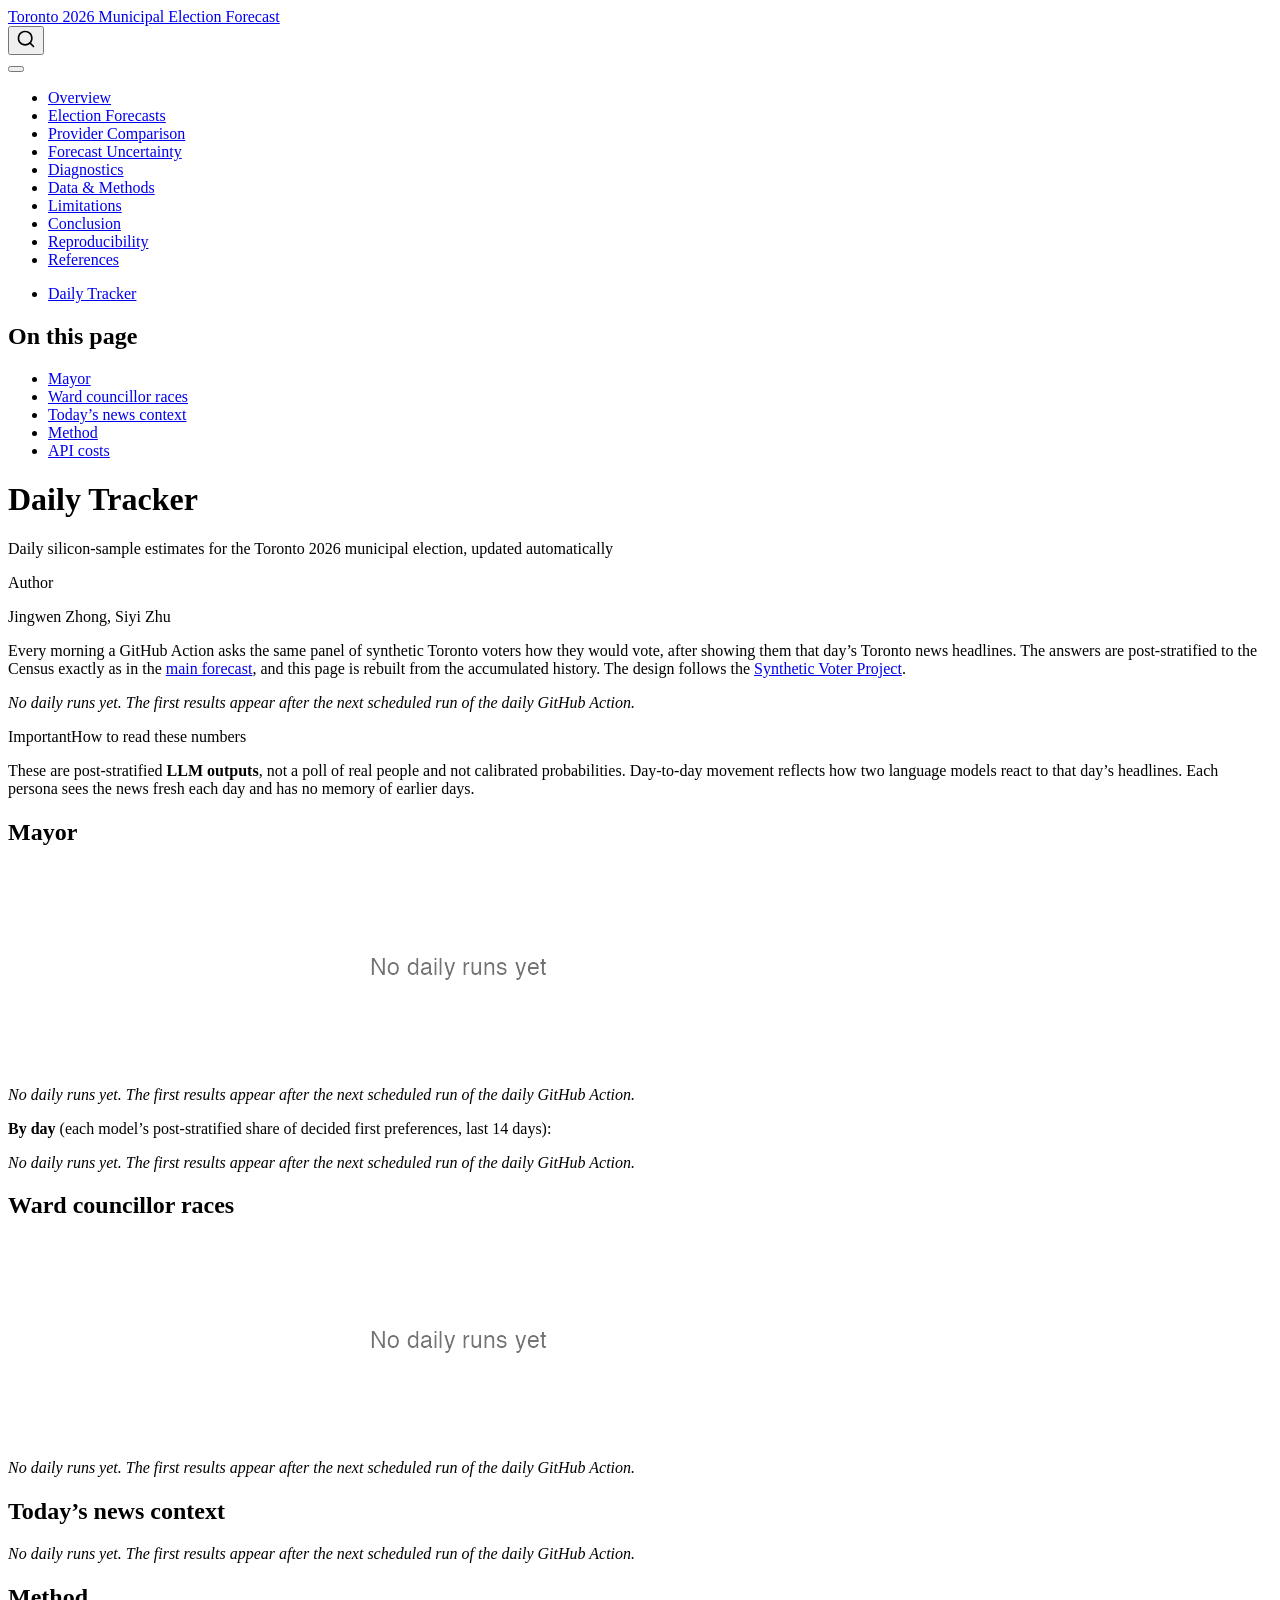
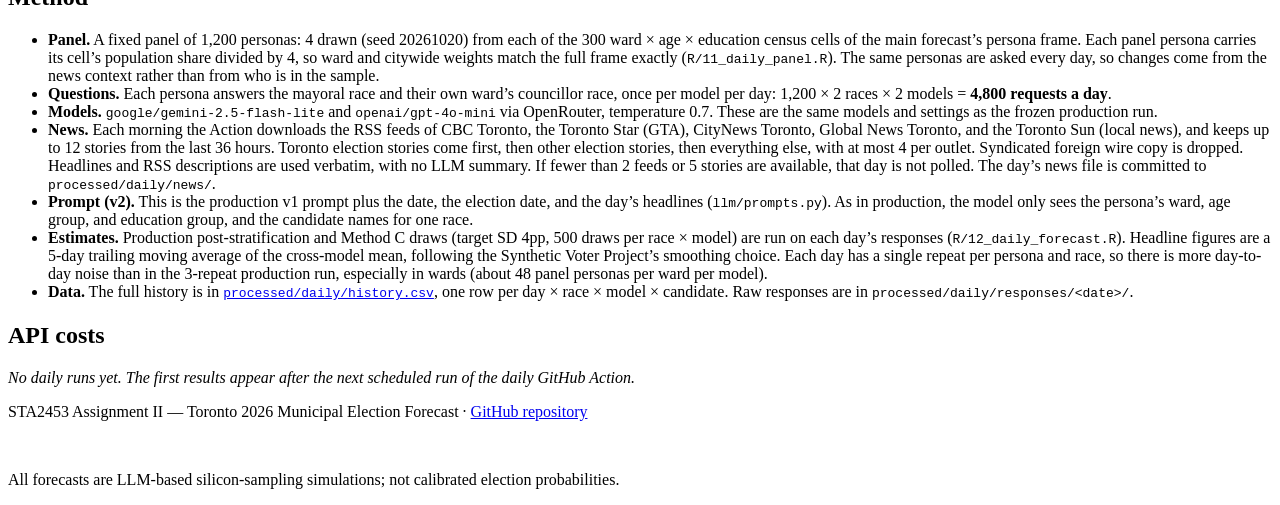
==== daily.html @ 321a65ed "Built site for gh-pages" ====
<!DOCTYPE html>
<html xmlns="http://www.w3.org/1999/xhtml" lang="en" xml:lang="en"><head>

<meta charset="utf-8">
<meta name="generator" content="quarto-1.10.19">

<meta name="viewport" content="width=device-width, initial-scale=1.0, user-scalable=yes">

<meta name="author" content="Jingwen Zhong, Siyi Zhu">

<title>Daily Tracker – Toronto 2026 Municipal Election Forecast</title>
<style>
/* Default styles provided by pandoc.
** See https://pandoc.org/MANUAL.html#variables-for-html for config info.
*/
span.smallcaps{font-variant: small-caps;}
div.columns{display: flex; gap: 1.5em;}
div.column{flex: auto;}
@media screen {
div.columns{gap: min(4vw, 1.5em);}
div.column{overflow-x: auto;}
}
div.hanging-indent{margin-left: 1.5em; text-indent: -1.5em;}
ul.task-list{list-style: none;}
ul.task-list li input[type="checkbox"] {
  width: 0.8em;
  margin: 0 0.8em 0.2em -1em; /* quarto-specific, see https://github.com/quarto-dev/quarto-cli/issues/4556 */ 
  vertical-align: middle;
}
</style>


<script src="site_libs/quarto-nav/quarto-nav.js"></script>
<script src="site_libs/quarto-nav/headroom.min.js"></script>
<script src="site_libs/clipboard/clipboard.min.js"></script>
<script src="site_libs/quarto-search/autocomplete.umd.js"></script>
<script src="site_libs/quarto-search/fuse.min.js"></script>
<script src="site_libs/quarto-search/quarto-search.js"></script>
<meta name="quarto:offset" content="./">
<script src="site_libs/quarto-html/quarto.js" type="module"></script>
<script src="site_libs/quarto-html/tabsets/tabsets.js" type="module"></script>
<script src="site_libs/quarto-html/popper.min.js"></script>
<script src="site_libs/quarto-html/tippy.umd.min.js"></script>
<script src="site_libs/quarto-html/anchor.min.js"></script>
<link href="site_libs/quarto-html/tippy.css" rel="stylesheet">
<link href="site_libs/quarto-html/quarto-syntax-highlighting-bf27225e3a48a9273f3daa8f8e829971.css" rel="stylesheet" id="quarto-text-highlighting-styles">
<script src="site_libs/bootstrap/bootstrap.min.js"></script>
<link href="site_libs/bootstrap/bootstrap-icons.css" rel="stylesheet">
<link href="site_libs/bootstrap/bootstrap-55617497126496852ff9f5a59253c640.min.css" rel="stylesheet" append-hash="true" id="quarto-bootstrap" data-mode="light">
<script id="quarto-search-options" type="application/json">{
  "location": "navbar",
  "copy-button": false,
  "collapse-after": 3,
  "panel-placement": "end",
  "type": "overlay",
  "limit": 50,
  "keyboard-shortcut": [
    "f",
    "/",
    "s"
  ],
  "show-item-context": false,
  "language": {
    "search-no-results-text": "No results",
    "search-matching-documents-text": "matching documents",
    "search-copy-link-title": "Copy link to search",
    "search-hide-matches-text": "Hide additional matches",
    "search-more-match-text": "more match in this document",
    "search-more-matches-text": "more matches in this document",
    "search-clear-button-title": "Clear",
    "search-text-placeholder": "",
    "search-detached-cancel-button-title": "Cancel",
    "search-submit-button-title": "Submit",
    "search-label": "Search"
  }
}</script>


<link rel="stylesheet" href="styles.css">
</head>

<body class="nav-fixed quarto-light">

<div id="quarto-search-results"></div>
  <header id="quarto-header" class="headroom fixed-top">
    <nav class="navbar navbar-expand-lg " data-bs-theme="dark">
      <div class="navbar-container container-fluid">
      <div class="navbar-brand-container mx-auto">
    <a class="navbar-brand" href="./index.html">
    <span class="navbar-title">Toronto 2026 Municipal Election Forecast</span>
    </a>
  </div>
            <div id="quarto-search" class="" title="Search"></div>
          <button class="navbar-toggler" type="button" data-bs-toggle="collapse" data-bs-target="#navbarCollapse" aria-controls="navbarCollapse" role="menu" aria-expanded="false" aria-label="Toggle navigation" onclick="if (window.quartoToggleHeadroom) { window.quartoToggleHeadroom(); }">
  <span class="navbar-toggler-icon"></span>
</button>
          <div class="collapse navbar-collapse" id="navbarCollapse">
            <ul class="navbar-nav navbar-nav-scroll me-auto">
  <li class="nav-item">
    <a class="nav-link" href="./index.html#overview"> 
<span class="menu-text">Overview</span></a>
  </li>  
  <li class="nav-item">
    <a class="nav-link" href="./index.html#forecasts"> 
<span class="menu-text">Election Forecasts</span></a>
  </li>  
  <li class="nav-item">
    <a class="nav-link" href="./index.html#providers"> 
<span class="menu-text">Provider Comparison</span></a>
  </li>  
  <li class="nav-item">
    <a class="nav-link" href="./index.html#uncertainty"> 
<span class="menu-text">Forecast Uncertainty</span></a>
  </li>  
  <li class="nav-item">
    <a class="nav-link" href="./index.html#diagnostics"> 
<span class="menu-text">Diagnostics</span></a>
  </li>  
  <li class="nav-item">
    <a class="nav-link" href="./index.html#methods"> 
<span class="menu-text">Data &amp; Methods</span></a>
  </li>  
  <li class="nav-item">
    <a class="nav-link" href="./index.html#limitations"> 
<span class="menu-text">Limitations</span></a>
  </li>  
  <li class="nav-item">
    <a class="nav-link" href="./index.html#conclusion"> 
<span class="menu-text">Conclusion</span></a>
  </li>  
  <li class="nav-item">
    <a class="nav-link" href="./index.html#reproducibility"> 
<span class="menu-text">Reproducibility</span></a>
  </li>  
  <li class="nav-item">
    <a class="nav-link" href="./index.html#refs"> 
<span class="menu-text">References</span></a>
  </li>  
</ul>
            <ul class="navbar-nav navbar-nav-scroll ms-auto">
  <li class="nav-item">
    <a class="nav-link active" href="./daily.html" aria-current="page"> 
<span class="menu-text">Daily Tracker</span></a>
  </li>  
</ul>
          </div> <!-- /navcollapse -->
            <div class="quarto-navbar-tools">
</div>
      </div> <!-- /container-fluid -->
    </nav>
</header>
<!-- content -->
<div id="quarto-content" class="quarto-container page-columns page-rows-contents page-layout-article page-navbar">
<!-- sidebar -->
<!-- margin-sidebar -->
    <div id="quarto-margin-sidebar" class="sidebar margin-sidebar">
        <nav id="TOC" role="doc-toc" class="toc-active">
    <h2 id="toc-title">On this page</h2>
   
  <ul>
  <li><a href="#daily-mayor" id="toc-daily-mayor" class="nav-link active" data-scroll-target="#daily-mayor">Mayor</a></li>
  <li><a href="#daily-wards" id="toc-daily-wards" class="nav-link" data-scroll-target="#daily-wards">Ward councillor races</a></li>
  <li><a href="#daily-news" id="toc-daily-news" class="nav-link" data-scroll-target="#daily-news">Today’s news context</a></li>
  <li><a href="#daily-method" id="toc-daily-method" class="nav-link" data-scroll-target="#daily-method">Method</a></li>
  <li><a href="#daily-costs" id="toc-daily-costs" class="nav-link" data-scroll-target="#daily-costs">API costs</a></li>
  </ul>
</nav>
    </div>
<!-- main -->
<main class="content" id="quarto-document-content">

<header id="title-block-header" class="quarto-title-block default">
<div class="quarto-title">
<h1 class="title">Daily Tracker</h1>
<p class="subtitle lead">Daily silicon-sample estimates for the Toronto 2026 municipal election, updated automatically</p>
</div>



<div class="quarto-title-meta">

    <div>
    <div class="quarto-title-meta-heading">Author</div>
    <div class="quarto-title-meta-contents">
             <p>Jingwen Zhong, Siyi Zhu </p>
          </div>
  </div>
    
  
    
  </div>
  


</header>


<p>Every morning a GitHub Action asks the same panel of synthetic Toronto voters how they would vote, after showing them that day’s Toronto news headlines. The answers are post-stratified to the Census exactly as in the <a href="./index.html">main forecast</a>, and this page is rebuilt from the accumulated history. The design follows the <a href="https://rohanalexander.github.io/synthetic_voter_project/">Synthetic Voter Project</a>.</p>
<p><em>No daily runs yet. The first results appear after the next scheduled run of the daily GitHub Action.</em></p>
<div class="callout callout-style-default callout-important callout-titled">
<div class="callout-header d-flex align-content-center">
<div class="callout-icon-container">
<i class="callout-icon"></i>
</div>
<div class="callout-title-container flex-fill">
<span class="screen-reader-only">Important</span>How to read these numbers
</div>
</div>
<div class="callout-body-container callout-body">
<p>These are post-stratified <strong>LLM outputs</strong>, not a poll of real people and not calibrated probabilities. Day-to-day movement reflects how two language models react to that day’s headlines. Each persona sees the news fresh each day and has no memory of earlier days.</p>
</div>
</div>
<section id="daily-mayor" class="level2">
<h2 class="anchored" data-anchor-id="daily-mayor">Mayor</h2>
<p><img src="figures/daily_mayor.png" class="img-fluid" alt="Line chart of the top mayoral candidates' daily post-stratified shares. Thick lines are the moving average of the cross-model mean; thin lines and points are each model's daily estimate."></p>
<p><em>No daily runs yet. The first results appear after the next scheduled run of the daily GitHub Action.</em></p>
<p><strong>By day</strong> (each model’s post-stratified share of decided first preferences, last 14 days):</p>
<p><em>No daily runs yet. The first results appear after the next scheduled run of the daily GitHub Action.</em></p>
</section>
<section id="daily-wards" class="level2">
<h2 class="anchored" data-anchor-id="daily-wards">Ward councillor races</h2>
<p><img src="figures/daily_wards.png" class="img-fluid" alt="Small-multiple line charts, one per ward, showing the top three councillor candidates' moving-average shares over the polling days."></p>
<p><em>No daily runs yet. The first results appear after the next scheduled run of the daily GitHub Action.</em></p>
</section>
<section id="daily-news" class="level2">
<h2 class="anchored" data-anchor-id="daily-news">Today’s news context</h2>
<p><em>No daily runs yet. The first results appear after the next scheduled run of the daily GitHub Action.</em></p>
</section>
<section id="daily-method" class="level2">
<h2 class="anchored" data-anchor-id="daily-method">Method</h2>
<ul>
<li><strong>Panel.</strong> A fixed panel of 1,200 personas: 4 drawn (seed 20261020) from each of the 300 ward × age × education census cells of the main forecast’s persona frame. Each panel persona carries its cell’s population share divided by 4, so ward and citywide weights match the full frame exactly (<code>R/11_daily_panel.R</code>). The same personas are asked every day, so changes come from the news context rather than from who is in the sample.</li>
<li><strong>Questions.</strong> Each persona answers the mayoral race and their own ward’s councillor race, once per model per day: 1,200 × 2 races × 2 models = <strong>4,800 requests a day</strong>.</li>
<li><strong>Models.</strong> <code>google/gemini-2.5-flash-lite</code> and <code>openai/gpt-4o-mini</code> via OpenRouter, temperature 0.7. These are the same models and settings as the frozen production run.</li>
<li><strong>News.</strong> Each morning the Action downloads the RSS feeds of CBC Toronto, the Toronto Star (GTA), CityNews Toronto, Global News Toronto, and the Toronto Sun (local news), and keeps up to 12 stories from the last 36 hours. Toronto election stories come first, then other election stories, then everything else, with at most 4 per outlet. Syndicated foreign wire copy is dropped. Headlines and RSS descriptions are used verbatim, with no LLM summary. If fewer than 2 feeds or 5 stories are available, that day is not polled. The day’s news file is committed to <code>processed/daily/news/</code>.</li>
<li><strong>Prompt (v2).</strong> This is the production v1 prompt plus the date, the election date, and the day’s headlines (<code>llm/prompts.py</code>). As in production, the model only sees the persona’s ward, age group, and education group, and the candidate names for one race.</li>
<li><strong>Estimates.</strong> Production post-stratification and Method C draws (target SD 4pp, 500 draws per race × model) are run on each day’s responses (<code>R/12_daily_forecast.R</code>). Headline figures are a 5-day trailing moving average of the cross-model mean, following the Synthetic Voter Project’s smoothing choice. Each day has a single repeat per persona and race, so there is more day-to-day noise than in the 3-repeat production run, especially in wards (about 48 panel personas per ward per model).</li>
<li><strong>Data.</strong> The full history is in <a href="https://github.com/Sophiaaa12/toronto-election-forecast/blob/main/processed/daily/history.csv"><code>processed/daily/history.csv</code></a>, one row per day × race × model × candidate. Raw responses are in <code>processed/daily/responses/&lt;date&gt;/</code>.</li>
</ul>
</section>
<section id="daily-costs" class="level2">
<h2 class="anchored" data-anchor-id="daily-costs">API costs</h2>
<p><em>No daily runs yet. The first results appear after the next scheduled run of the daily GitHub Action.</em></p>


</section>

</main> <!-- /main -->
<script id="quarto-html-after-body" type="application/javascript">
  window.document.addEventListener("DOMContentLoaded", function (event) {
    const icon = "";
    const anchorJS = new window.AnchorJS();
    anchorJS.options = {
      placement: 'right',
      icon: icon
    };
    anchorJS.add('.anchored');
    const isCodeAnnotation = (el) => {
      for (const clz of el.classList) {
        if (clz.startsWith('code-annotation-')) {                     
          return true;
        }
      }
      return false;
    }
    const onCopySuccess = function(e) {
      // button target
      const button = e.trigger;
      // don't keep focus
      button.blur();
      // flash "checked"
      button.classList.add('code-copy-button-checked');
      var currentTitle = button.getAttribute("title");
      button.setAttribute("title", "Copied!");
      let tooltip;
      if (window.bootstrap) {
        button.setAttribute("data-bs-toggle", "tooltip");
        button.setAttribute("data-bs-placement", "left");
        button.setAttribute("data-bs-title", "Copied!");
        tooltip = new bootstrap.Tooltip(button, 
          { trigger: "manual", 
            customClass: "code-copy-button-tooltip",
            offset: [0, -8]});
        tooltip.show();    
      }
      setTimeout(function() {
        if (tooltip) {
          tooltip.hide();
          button.removeAttribute("data-bs-title");
          button.removeAttribute("data-bs-toggle");
          button.removeAttribute("data-bs-placement");
        }
        button.setAttribute("title", currentTitle);
        button.classList.remove('code-copy-button-checked');
      }, 1000);
      // clear code selection
      e.clearSelection();
    }
    const getTextToCopy = function(trigger) {
      const outerScaffold = trigger.parentElement.cloneNode(true);
      const codeEl = outerScaffold.querySelector('code');
      for (const childEl of codeEl.children) {
        if (isCodeAnnotation(childEl)) {
          childEl.remove();
        }
      }
      return codeEl.innerText;
    }
    const clipboard = new window.ClipboardJS('.code-copy-button:not([data-in-quarto-modal])', {
      text: getTextToCopy
    });
    clipboard.on('success', onCopySuccess);
    if (window.document.getElementById('quarto-embedded-source-code-modal')) {
      const clipboardModal = new window.ClipboardJS('.code-copy-button[data-in-quarto-modal]', {
        text: getTextToCopy,
        container: window.document.getElementById('quarto-embedded-source-code-modal')
      });
      clipboardModal.on('success', onCopySuccess);
    }
      var localhostRegex = new RegExp(/^(?:http|https):\/\/localhost\:?[0-9]*\//);
      var mailtoRegex = new RegExp(/^mailto:/);
        var filterRegex = new RegExp("https:\/\/sophiaaa12\.github\.io\/toronto-election-forecast\/");
      var isInternal = (href) => {
          return filterRegex.test(href) || localhostRegex.test(href) || mailtoRegex.test(href);
      }
      // Inspect non-navigation links and adorn them if external
     var links = window.document.querySelectorAll('a[href]:not(.nav-link):not(.navbar-brand):not(.toc-action):not(.sidebar-link):not(.sidebar-item-toggle):not(.pagination-link):not(.no-external):not([aria-hidden]):not(.dropdown-item):not(.quarto-navigation-tool):not(.about-link)');
      for (var i=0; i<links.length; i++) {
        const link = links[i];
        if (!isInternal(link.href)) {
          // undo the damage that might have been done by quarto-nav.js in the case of
          // links that we want to consider external
          if (link.dataset.originalHref !== undefined) {
            link.href = link.dataset.originalHref;
          }
        }
      }
    function tippyHover(el, contentFn, onTriggerFn, onUntriggerFn) {
      const config = {
        allowHTML: true,
        maxWidth: 500,
        delay: 100,
        arrow: false,
        appendTo: function(el) {
            return el.parentElement;
        },
        interactive: true,
        interactiveBorder: 10,
        theme: 'quarto',
        placement: 'bottom-start',
      };
      if (contentFn) {
        config.content = contentFn;
      }
      if (onTriggerFn) {
        config.onTrigger = onTriggerFn;
      }
      if (onUntriggerFn) {
        config.onUntrigger = onUntriggerFn;
      }
      window.tippy(el, config); 
    }
    const noterefs = window.document.querySelectorAll('a[role="doc-noteref"]');
    for (var i=0; i<noterefs.length; i++) {
      const ref = noterefs[i];
      tippyHover(ref, function() {
        // use id or data attribute instead here
        let href = ref.getAttribute('data-footnote-href') || ref.getAttribute('href');
        try { href = new URL(href).hash; } catch {}
        const id = href.replace(/^#\/?/, "");
        const note = window.document.getElementById(id);
        if (note) {
          return note.innerHTML;
        } else {
          return "";
        }
      });
    }
    const xrefs = window.document.querySelectorAll('a.quarto-xref');
    const processXRef = (id, note) => {
      // Strip column container classes
      const stripColumnClz = (el) => {
        el.classList.remove("page-full", "page-columns");
        if (el.children) {
          for (const child of el.children) {
            stripColumnClz(child);
          }
        }
      }
      stripColumnClz(note)
      if (id === null || id.startsWith('sec-')) {
        // Special case sections, only their first couple elements
        const container = document.createElement("div");
        if (note.children && note.children.length > 2) {
          container.appendChild(note.children[0].cloneNode(true));
          for (let i = 1; i < note.children.length; i++) {
            const child = note.children[i];
            if (child.tagName === "P" && child.innerText === "") {
              continue;
            } else {
              container.appendChild(child.cloneNode(true));
              break;
            }
          }
          if (window.Quarto?.typesetMath) {
            window.Quarto.typesetMath(container);
          }
          return container.innerHTML
        } else {
          if (window.Quarto?.typesetMath) {
            window.Quarto.typesetMath(note);
          }
          return note.innerHTML;
        }
      } else {
        // Remove any anchor links if they are present
        const anchorLink = note.querySelector('a.anchorjs-link');
        if (anchorLink) {
          anchorLink.remove();
        }
        if (window.Quarto?.typesetMath) {
          window.Quarto.typesetMath(note);
        }
        if (note.classList.contains("callout")) {
          return note.outerHTML;
        } else {
          return note.innerHTML;
        }
      }
    }
    for (var i=0; i<xrefs.length; i++) {
      const xref = xrefs[i];
      tippyHover(xref, undefined, function(instance) {
        instance.disable();
        let url = xref.getAttribute('href');
        let hash = undefined; 
        if (url.startsWith('#')) {
          hash = url;
        } else {
          try { hash = new URL(url).hash; } catch {}
        }
        if (hash) {
          const id = hash.replace(/^#\/?/, "");
          const note = window.document.getElementById(id);
          if (note !== null) {
            try {
              const html = processXRef(id, note.cloneNode(true));
              instance.setContent(html);
            } finally {
              instance.enable();
              instance.show();
            }
          } else {
            // See if we can fetch this
            fetch(url.split('#')[0])
            .then(res => res.text())
            .then(html => {
              const parser = new DOMParser();
              const htmlDoc = parser.parseFromString(html, "text/html");
              const note = htmlDoc.getElementById(id);
              if (note !== null) {
                const html = processXRef(id, note);
                instance.setContent(html);
              } 
            }).finally(() => {
              instance.enable();
              instance.show();
            });
          }
        } else {
          // See if we can fetch a full url (with no hash to target)
          // This is a special case and we should probably do some content thinning / targeting
          fetch(url)
          .then(res => res.text())
          .then(html => {
            const parser = new DOMParser();
            const htmlDoc = parser.parseFromString(html, "text/html");
            const note = htmlDoc.querySelector('main.content');
            if (note !== null) {
              // This should only happen for chapter cross references
              // (since there is no id in the URL)
              // remove the first header
              if (note.children.length > 0 && note.children[0].tagName === "HEADER") {
                note.children[0].remove();
              }
              const html = processXRef(null, note);
              instance.setContent(html);
            } 
          }).finally(() => {
            instance.enable();
            instance.show();
          });
        }
      }, function(instance) {
      });
    }
        let selectedAnnoteEl;
        const selectorForAnnotation = ( cell, annotation) => {
          let cellAttr = 'data-code-cell="' + cell + '"';
          let lineAttr = 'data-code-annotation="' +  annotation + '"';
          const selector = 'span[' + cellAttr + '][' + lineAttr + ']';
          return selector;
        }
        const selectCodeLines = (annoteEl) => {
          const doc = window.document;
          const targetCell = annoteEl.getAttribute("data-target-cell");
          const targetAnnotation = annoteEl.getAttribute("data-target-annotation");
          const annoteSpan = window.document.querySelector(selectorForAnnotation(targetCell, targetAnnotation));
          const lines = annoteSpan.getAttribute("data-code-lines").split(",");
          const lineIds = lines.map((line) => {
            return targetCell + "-" + line;
          })
          let top = null;
          let height = null;
          let parent = null;
          if (lineIds.length > 0) {
              //compute the position of the single el (top and bottom and make a div)
              const el = window.document.getElementById(lineIds[0]);
              top = el.offsetTop;
              height = el.offsetHeight;
              parent = el.parentElement.parentElement;
            if (lineIds.length > 1) {
              const lastEl = window.document.getElementById(lineIds[lineIds.length - 1]);
              const bottom = lastEl.offsetTop + lastEl.offsetHeight;
              height = bottom - top;
            }
            if (top !== null && height !== null && parent !== null) {
              // cook up a div (if necessary) and position it 
              let div = window.document.getElementById("code-annotation-line-highlight");
              if (div === null) {
                div = window.document.createElement("div");
                div.setAttribute("id", "code-annotation-line-highlight");
                div.style.position = 'absolute';
                parent.appendChild(div);
              }
              div.style.top = top - 2 + "px";
              div.style.height = height + 4 + "px";
              div.style.left = 0;
              let gutterDiv = window.document.getElementById("code-annotation-line-highlight-gutter");
              if (gutterDiv === null) {
                gutterDiv = window.document.createElement("div");
                gutterDiv.setAttribute("id", "code-annotation-line-highlight-gutter");
                gutterDiv.style.position = 'absolute';
                const codeCell = window.document.getElementById(targetCell);
                const gutter = codeCell.querySelector('.code-annotation-gutter');
                gutter.appendChild(gutterDiv);
              }
              gutterDiv.style.top = top - 2 + "px";
              gutterDiv.style.height = height + 4 + "px";
            }
            selectedAnnoteEl = annoteEl;
          }
        };
        const unselectCodeLines = () => {
          const elementsIds = ["code-annotation-line-highlight", "code-annotation-line-highlight-gutter"];
          elementsIds.forEach((elId) => {
            const div = window.document.getElementById(elId);
            if (div) {
              div.remove();
            }
          });
          selectedAnnoteEl = undefined;
        };
          // Handle positioning of the toggle
      window.addEventListener(
        "resize",
        throttle(() => {
          elRect = undefined;
          if (selectedAnnoteEl) {
            selectCodeLines(selectedAnnoteEl);
          }
        }, 10)
      );
      function throttle(fn, ms) {
      let throttle = false;
      let timer;
        return (...args) => {
          if(!throttle) { // first call gets through
              fn.apply(this, args);
              throttle = true;
          } else { // all the others get throttled
              if(timer) clearTimeout(timer); // cancel #2
              timer = setTimeout(() => {
                fn.apply(this, args);
                timer = throttle = false;
              }, ms);
          }
        };
      }
        // Attach click handler to the DT
        const annoteDls = window.document.querySelectorAll('dt[data-target-cell]');
        for (const annoteDlNode of annoteDls) {
          annoteDlNode.addEventListener('click', (event) => {
            const clickedEl = event.target;
            if (clickedEl !== selectedAnnoteEl) {
              unselectCodeLines();
              const activeEl = window.document.querySelector('dt[data-target-cell].code-annotation-active');
              if (activeEl) {
                activeEl.classList.remove('code-annotation-active');
              }
              selectCodeLines(clickedEl);
              clickedEl.classList.add('code-annotation-active');
            } else {
              // Unselect the line
              unselectCodeLines();
              clickedEl.classList.remove('code-annotation-active');
            }
          });
        }
    const findCites = (el) => {
      const parentEl = el.parentElement;
      if (parentEl) {
        const cites = parentEl.dataset.cites;
        if (cites) {
          return {
            el,
            cites: cites.split(' ')
          };
        } else {
          return findCites(el.parentElement)
        }
      } else {
        return undefined;
      }
    };
    var bibliorefs = window.document.querySelectorAll('a[role="doc-biblioref"]');
    for (var i=0; i<bibliorefs.length; i++) {
      const ref = bibliorefs[i];
      const citeInfo = findCites(ref);
      if (citeInfo) {
        tippyHover(citeInfo.el, function() {
          var popup = window.document.createElement('div');
          citeInfo.cites.forEach(function(cite) {
            var citeDiv = window.document.createElement('div');
            citeDiv.classList.add('hanging-indent');
            citeDiv.classList.add('csl-entry');
            var biblioDiv = window.document.getElementById('ref-' + cite);
            if (biblioDiv) {
              citeDiv.innerHTML = biblioDiv.innerHTML;
            }
            popup.appendChild(citeDiv);
          });
          return popup.innerHTML;
        });
      }
    }
  });
  </script>
</div> <!-- /content -->
<footer class="footer">
  <div class="nav-footer">
    <div class="nav-footer-left">
<p>STA2453 Assignment II — Toronto 2026 Municipal Election Forecast · <a href="https://github.com/Sophiaaa12/toronto-election-forecast">GitHub repository</a></p>
</div>   
    <div class="nav-footer-center">
      &nbsp;
    </div>
    <div class="nav-footer-right">
<p>All forecasts are LLM-based silicon-sampling simulations; not calibrated election probabilities.</p>
</div>
  </div>
</footer>




</body></html>
---- site_libs/quarto-html/tippy.css ----
.tippy-box[data-animation=fade][data-state=hidden]{opacity:0}[data-tippy-root]{max-width:calc(100vw - 10px)}.tippy-box{position:relative;background-color:#333;color:#fff;border-radius:4px;font-size:14px;line-height:1.4;white-space:normal;outline:0;transition-property:transform,visibility,opacity}.tippy-box[data-placement^=top]>.tippy-arrow{bottom:0}.tippy-box[data-placement^=top]>.tippy-arrow:before{bottom:-7px;left:0;border-width:8px 8px 0;border-top-color:initial;transform-origin:center top}.tippy-box[data-placement^=bottom]>.tippy-arrow{top:0}.tippy-box[data-placement^=bottom]>.tippy-arrow:before{top:-7px;left:0;border-width:0 8px 8px;border-bottom-color:initial;transform-origin:center bottom}.tippy-box[data-placement^=left]>.tippy-arrow{right:0}.tippy-box[data-placement^=left]>.tippy-arrow:before{border-width:8px 0 8px 8px;border-left-color:initial;right:-7px;transform-origin:center left}.tippy-box[data-placement^=right]>.tippy-arrow{left:0}.tippy-box[data-placement^=right]>.tippy-arrow:before{left:-7px;border-width:8px 8px 8px 0;border-right-color:initial;transform-origin:center right}.tippy-box[data-inertia][data-state=visible]{transition-timing-function:cubic-bezier(.54,1.5,.38,1.11)}.tippy-arrow{width:16px;height:16px;color:#333}.tippy-arrow:before{content:"";position:absolute;border-color:transparent;border-style:solid}.tippy-content{position:relative;padding:5px 9px;z-index:1}
---- site_libs/quarto-html/quarto-syntax-highlighting-bf27225e3a48a9273f3daa8f8e829971.css ----
/* quarto syntax highlight colors */
:root {
  --quarto-hl-ot-color: #003B4F;
  --quarto-hl-at-color: #657422;
  --quarto-hl-ss-color: #20794D;
  --quarto-hl-an-color: #5E5E5E;
  --quarto-hl-fu-color: #4758AB;
  --quarto-hl-st-color: #20794D;
  --quarto-hl-cf-color: #003B4F;
  --quarto-hl-op-color: #5E5E5E;
  --quarto-hl-er-color: #AD0000;
  --quarto-hl-bn-color: #AD0000;
  --quarto-hl-al-color: #AD0000;
  --quarto-hl-va-color: #111111;
  --quarto-hl-bu-color: inherit;
  --quarto-hl-ex-color: inherit;
  --quarto-hl-pp-color: #AD0000;
  --quarto-hl-in-color: #5E5E5E;
  --quarto-hl-vs-color: #20794D;
  --quarto-hl-wa-color: #5E5E5E;
  --quarto-hl-do-color: #5E5E5E;
  --quarto-hl-im-color: #00769E;
  --quarto-hl-ch-color: #20794D;
  --quarto-hl-dt-color: #AD0000;
  --quarto-hl-fl-color: #AD0000;
  --quarto-hl-co-color: #5E5E5E;
  --quarto-hl-cv-color: #5E5E5E;
  --quarto-hl-cn-color: #8f5902;
  --quarto-hl-sc-color: #5E5E5E;
  --quarto-hl-dv-color: #AD0000;
  --quarto-hl-kw-color: #003B4F;
}

/* other quarto variables */
:root {
  --quarto-font-monospace: SFMono-Regular, Menlo, Monaco, Consolas, "Liberation Mono", "Courier New", monospace;
}

/* syntax highlight based on Pandoc's rules */
pre > code.sourceCode > span {
  color: #003B4F;
}

code.sourceCode > span {
  color: #003B4F;
}

div.sourceCode,
div.sourceCode pre.sourceCode {
  color: #003B4F;
}

/* Normal */
code span {
  color: #003B4F;
}

/* Alert */
code span.al {
  color: #AD0000;
  font-style: inherit;
}

/* Annotation */
code span.an {
  color: #5E5E5E;
  font-style: inherit;
}

/* Attribute */
code span.at {
  color: #657422;
  font-style: inherit;
}

/* BaseN */
code span.bn {
  color: #AD0000;
  font-style: inherit;
}

/* BuiltIn */
code span.bu {
  font-style: inherit;
}

/* ControlFlow */
code span.cf {
  color: #003B4F;
  font-weight: bold;
  font-style: inherit;
}

/* Char */
code span.ch {
  color: #20794D;
  font-style: inherit;
}

/* Constant */
code span.cn {
  color: #8f5902;
  font-style: inherit;
}

/* Comment */
code span.co {
  color: #5E5E5E;
  font-style: inherit;
}

/* CommentVar */
code span.cv {
  color: #5E5E5E;
  font-style: italic;
}

/* Documentation */
code span.do {
  color: #5E5E5E;
  font-style: italic;
}

/* DataType */
code span.dt {
  color: #AD0000;
  font-style: inherit;
}

/* DecVal */
code span.dv {
  color: #AD0000;
  font-style: inherit;
}

/* Error */
code span.er {
  color: #AD0000;
  font-style: inherit;
}

/* Extension */
code span.ex {
  font-style: inherit;
}

/* Float */
code span.fl {
  color: #AD0000;
  font-style: inherit;
}

/* Function */
code span.fu {
  color: #4758AB;
  font-style: inherit;
}

/* Import */
code span.im {
  color: #00769E;
  font-style: inherit;
}

/* Information */
code span.in {
  color: #5E5E5E;
  font-style: inherit;
}

/* Keyword */
code span.kw {
  color: #003B4F;
  font-weight: bold;
  font-style: inherit;
}

/* Operator */
code span.op {
  color: #5E5E5E;
  font-style: inherit;
}

/* Other */
code span.ot {
  color: #003B4F;
  font-style: inherit;
}

/* Preprocessor */
code span.pp {
  color: #AD0000;
  font-style: inherit;
}

/* SpecialChar */
code span.sc {
  color: #5E5E5E;
  font-style: inherit;
}

/* SpecialString */
code span.ss {
  color: #20794D;
  font-style: inherit;
}

/* String */
code span.st {
  color: #20794D;
  font-style: inherit;
}

/* Variable */
code span.va {
  color: #111111;
  font-style: inherit;
}

/* VerbatimString */
code span.vs {
  color: #20794D;
  font-style: inherit;
}

/* Warning */
code span.wa {
  color: #5E5E5E;
  font-style: italic;
}

.prevent-inlining {
  content: "</";
}

/*# sourceMappingURL=8be38f48d34c45af72792cbd699585e7.css.map */
---- styles.css ----
/* Responsive refinements for the STA2453 Assignment II website. */

/* Figures scale to the viewport. */
main img,
figure img {
  max-width: 100%;
  height: auto;
}

/* Wide tables: horizontal scroll on small screens only. */
@media (max-width: 900px) {
  table {
    display: block;
    overflow-x: auto;
    white-space: nowrap;
    font-size: 0.85em;
    max-width: 100%;
  }

  /* Long code lines must not widen the page. */
  pre {
    overflow-x: auto;
    max-width: 100%;
    font-size: 0.8em;
  }

  code {
    word-break: break-word;
  }
}

/* Keep callouts readable on narrow viewports. */
.callout {
  max-width: 100%;
}

/* Display equations are wider than a phone viewport: scroll them
   instead of letting them widen the page. */
.math.display,
mjx-container[display="true"] {
  max-width: 100%;
  overflow-x: auto;
  overflow-y: hidden;
}
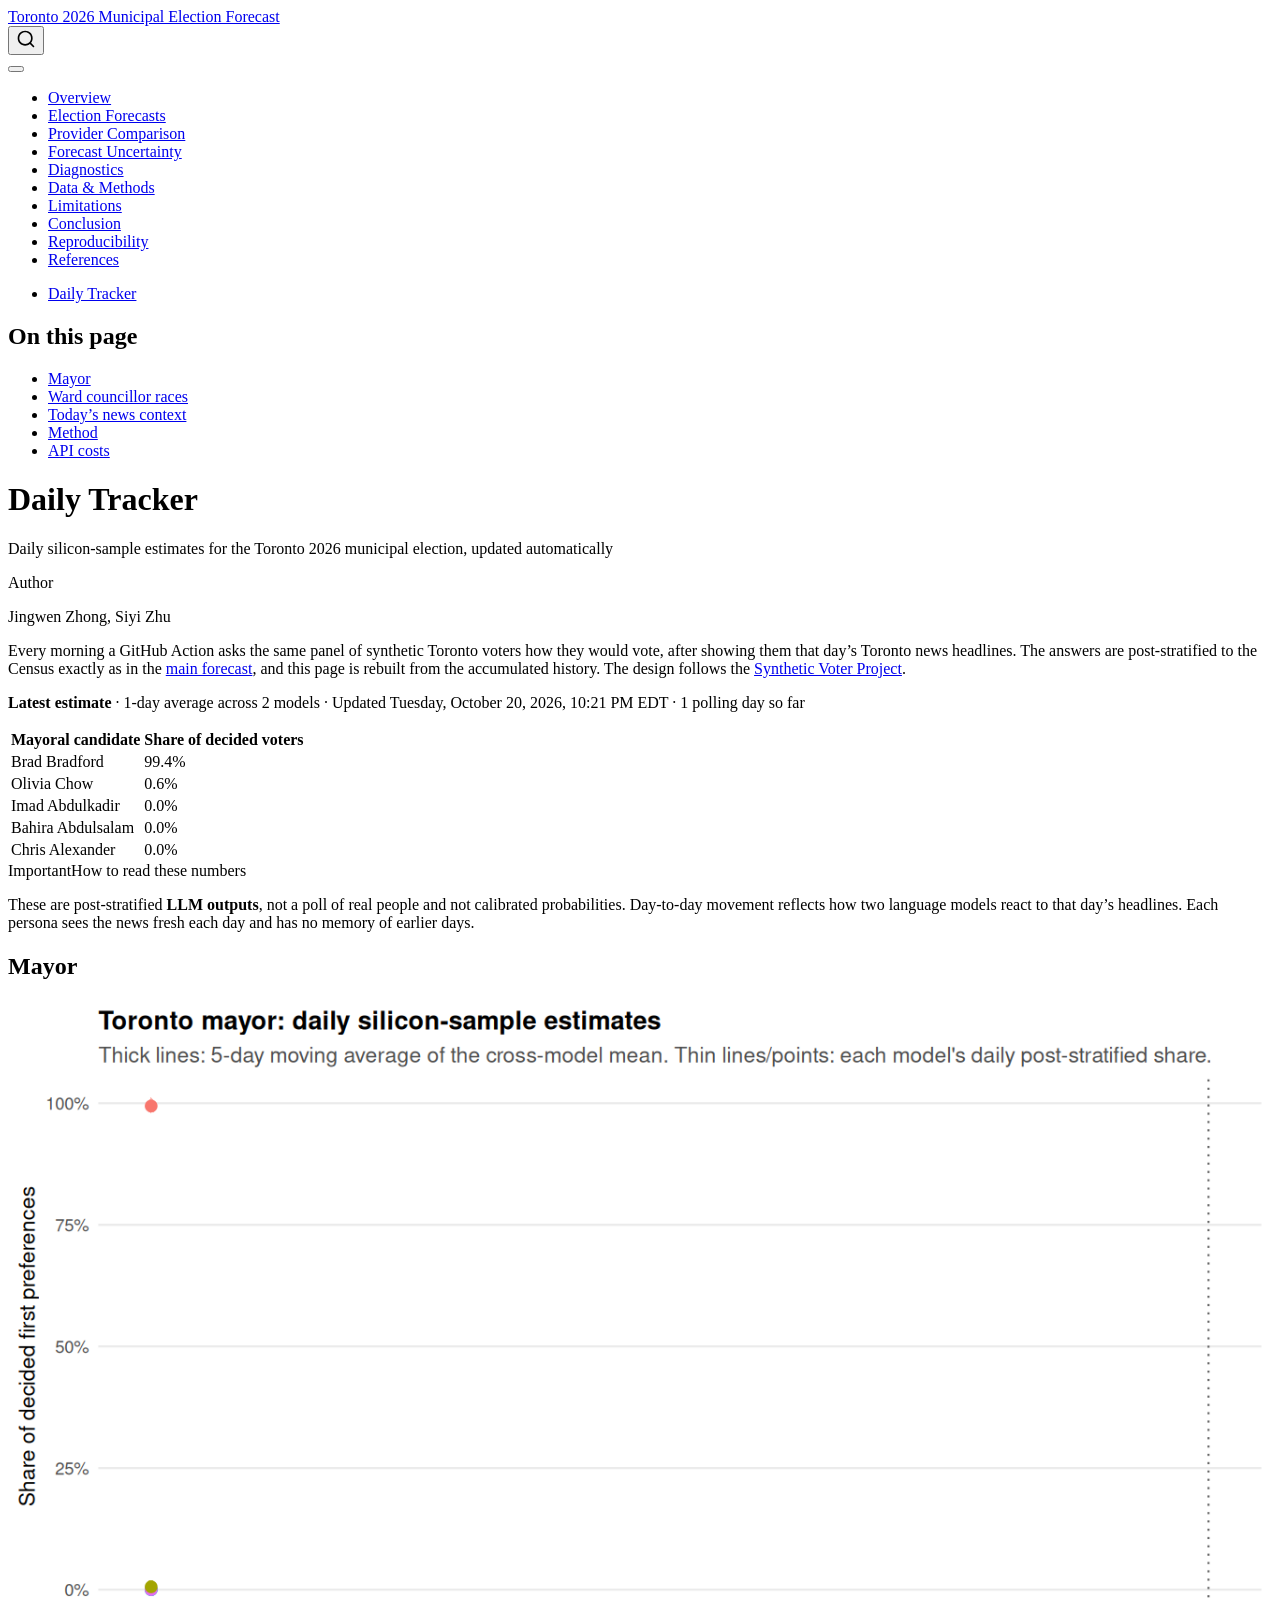
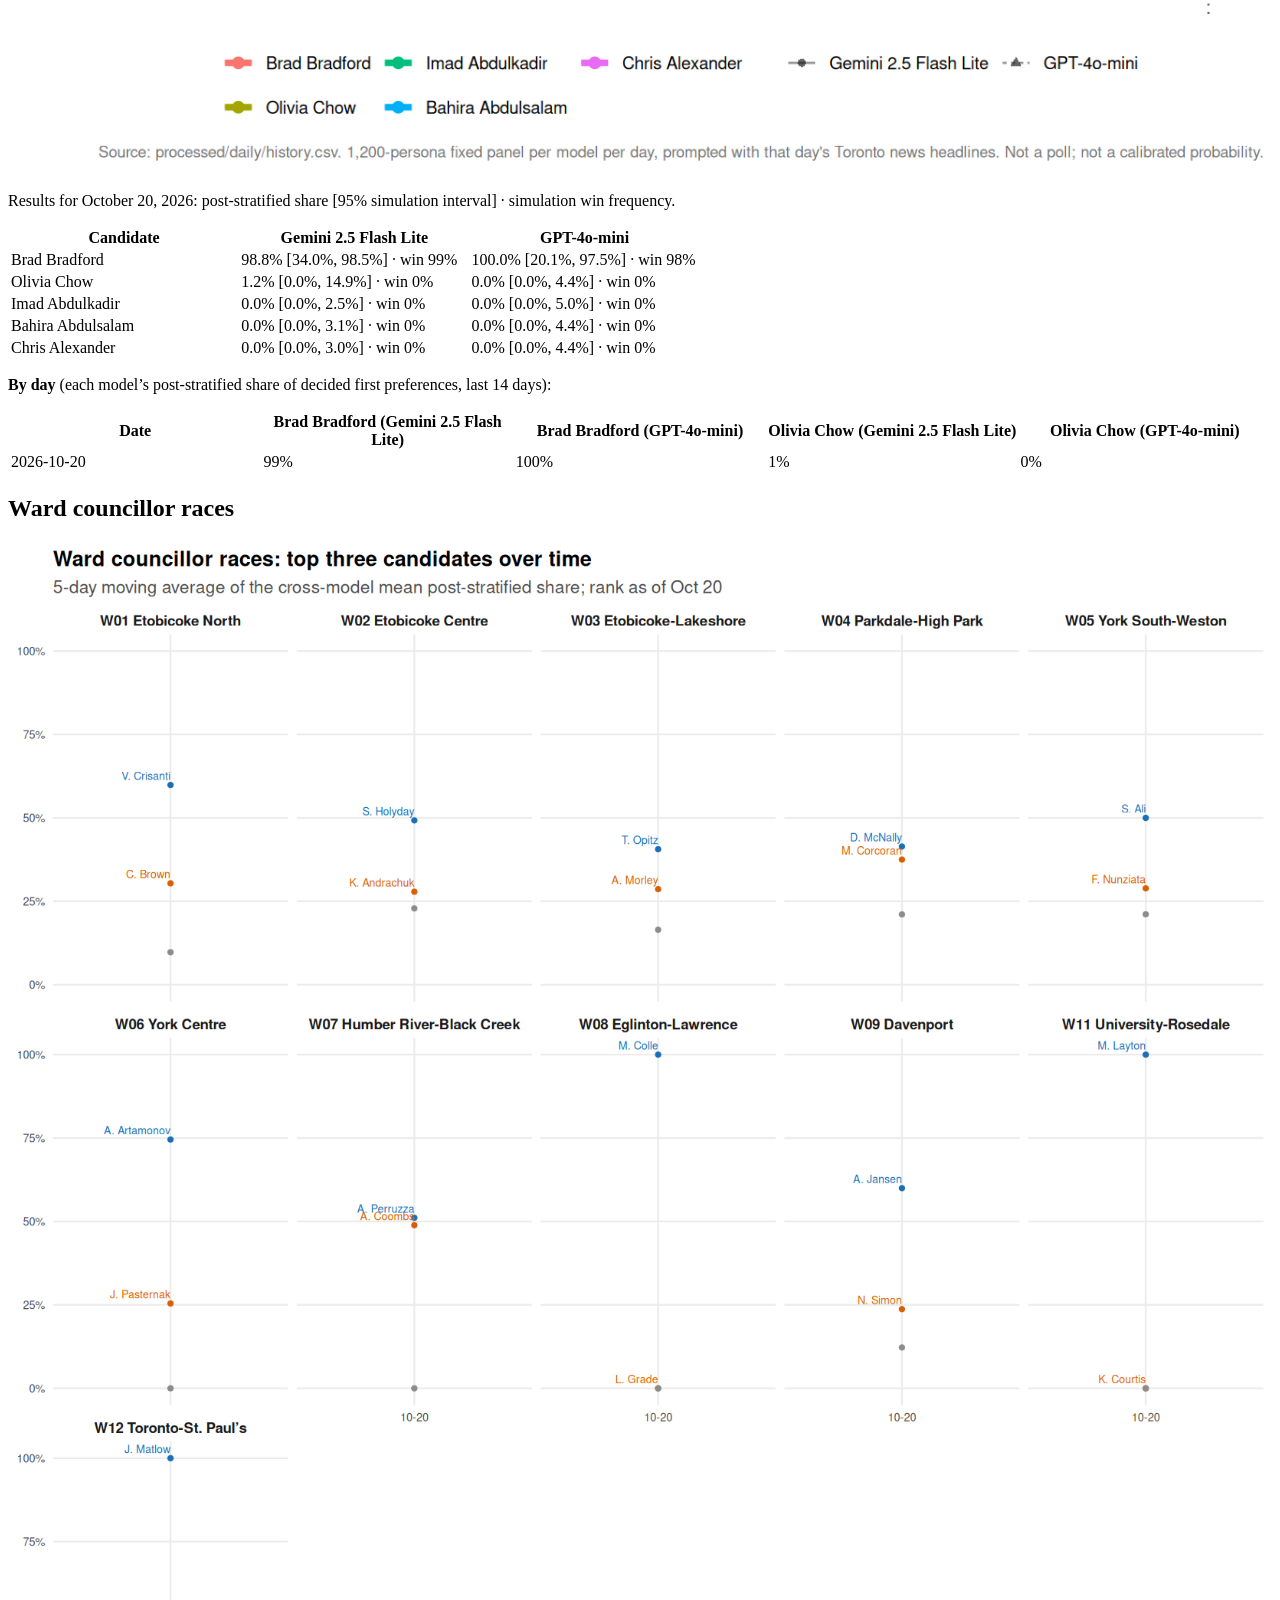
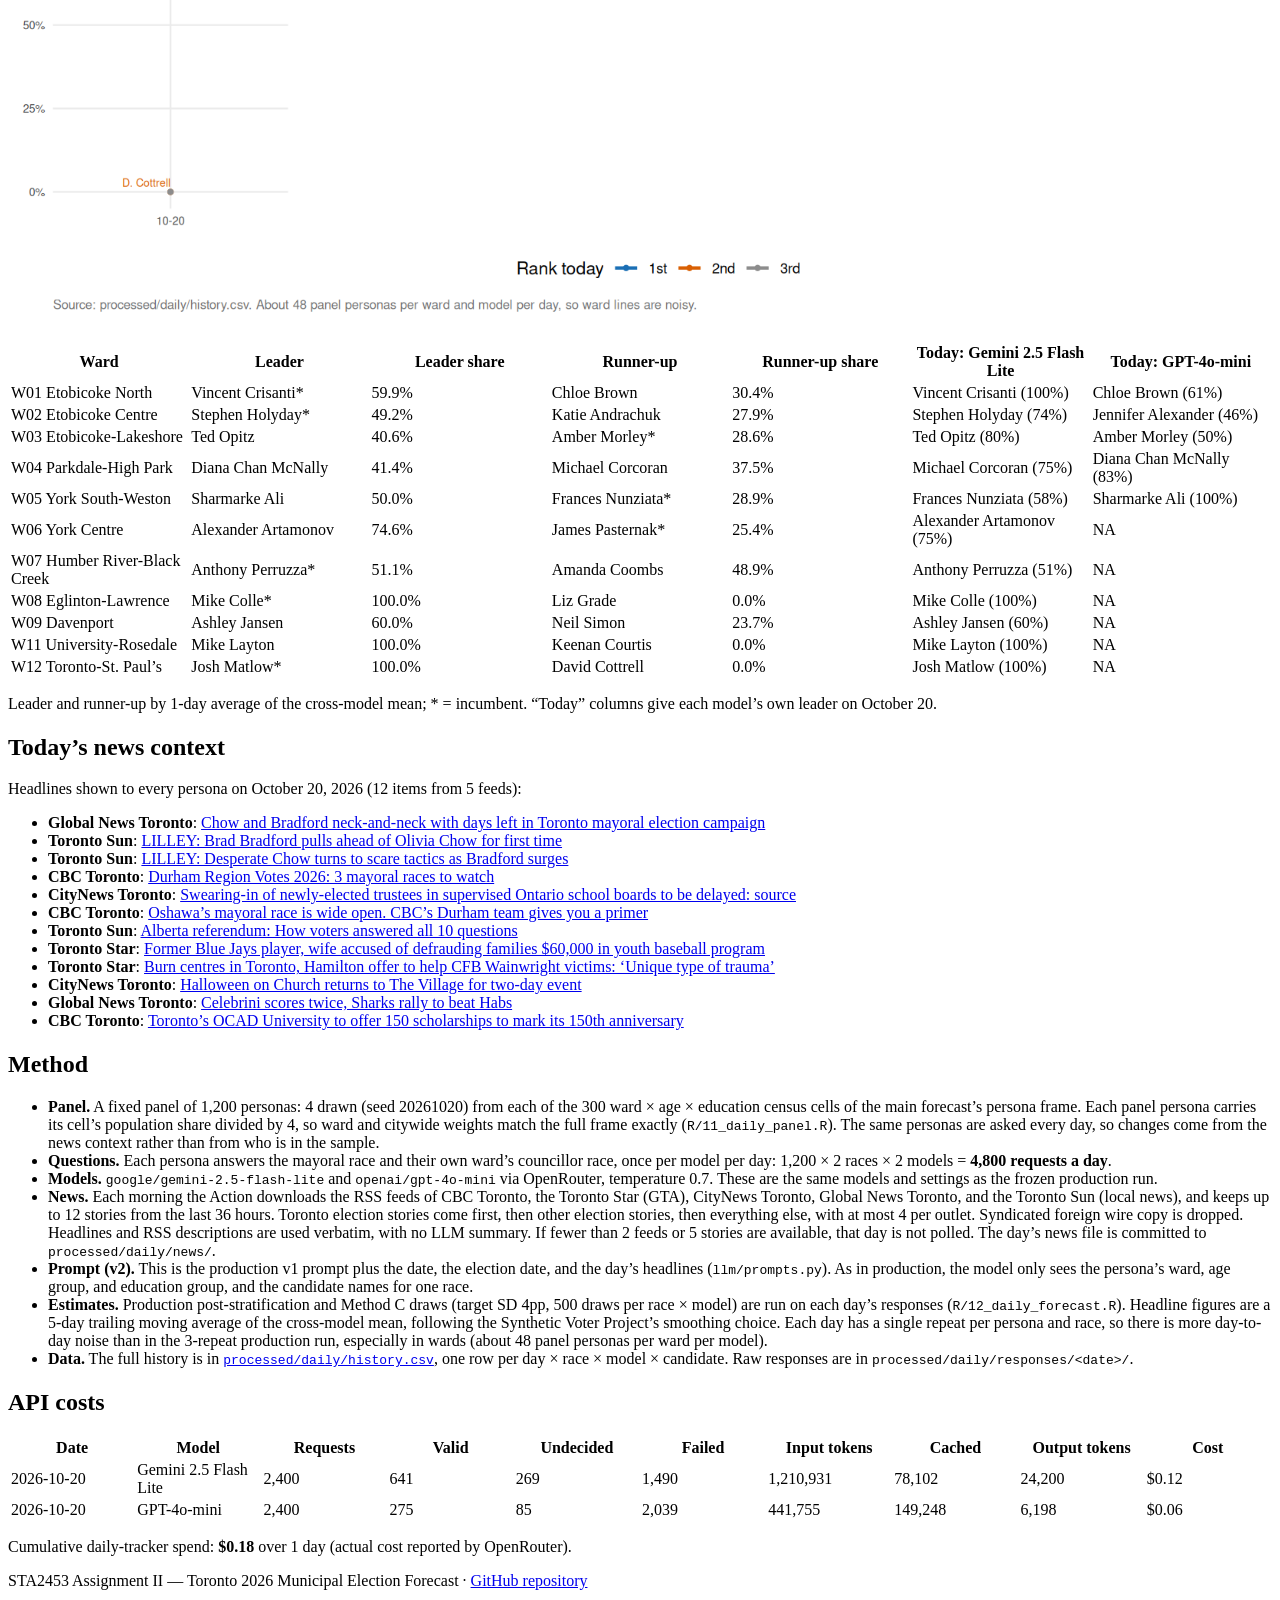
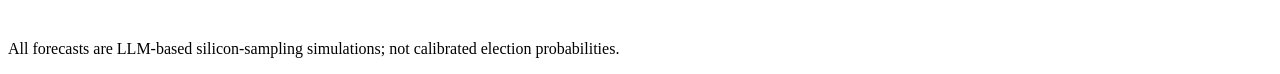
==== commit dd85b773: "Built site for gh-pages" ====
--- a/daily.html
+++ b/daily.html
@@ -196,7 +196,37 @@
 
 
 <p>Every morning a GitHub Action asks the same panel of synthetic Toronto voters how they would vote, after showing them that day’s Toronto news headlines. The answers are post-stratified to the Census exactly as in the <a href="./index.html">main forecast</a>, and this page is rebuilt from the accumulated history. The design follows the <a href="https://rohanalexander.github.io/synthetic_voter_project/">Synthetic Voter Project</a>.</p>
-<p><em>No daily runs yet. The first results appear after the next scheduled run of the daily GitHub Action.</em></p>
+<p><strong>Latest estimate</strong> · 1-day average across 2 models · Updated Tuesday, October 20, 2026, 10:21 PM EDT · 1 polling day so far</p>
+<table class="caption-top table">
+<thead>
+<tr class="header">
+<th>Mayoral candidate</th>
+<th>Share of decided voters</th>
+</tr>
+</thead>
+<tbody>
+<tr class="odd">
+<td>Brad Bradford</td>
+<td>99.4%</td>
+</tr>
+<tr class="even">
+<td>Olivia Chow</td>
+<td>0.6%</td>
+</tr>
+<tr class="odd">
+<td>Imad Abdulkadir</td>
+<td>0.0%</td>
+</tr>
+<tr class="even">
+<td>Bahira Abdulsalam</td>
+<td>0.0%</td>
+</tr>
+<tr class="odd">
+<td>Chris Alexander</td>
+<td>0.0%</td>
+</tr>
+</tbody>
+</table>
 <div class="callout callout-style-default callout-important callout-titled">
 <div class="callout-header d-flex align-content-center">
 <div class="callout-icon-container">
@@ -213,18 +243,222 @@
 <section id="daily-mayor" class="level2">
 <h2 class="anchored" data-anchor-id="daily-mayor">Mayor</h2>
 <p><img src="figures/daily_mayor.png" class="img-fluid" alt="Line chart of the top mayoral candidates' daily post-stratified shares. Thick lines are the moving average of the cross-model mean; thin lines and points are each model's daily estimate."></p>
-<p><em>No daily runs yet. The first results appear after the next scheduled run of the daily GitHub Action.</em></p>
+<p>Results for October 20, 2026: post-stratified share [95% simulation interval] · simulation win frequency.</p>
+<table class="caption-top table">
+<colgroup>
+<col style="width: 33%">
+<col style="width: 33%">
+<col style="width: 33%">
+</colgroup>
+<thead>
+<tr class="header">
+<th>Candidate</th>
+<th>Gemini 2.5 Flash Lite</th>
+<th>GPT-4o-mini</th>
+</tr>
+</thead>
+<tbody>
+<tr class="odd">
+<td>Brad Bradford</td>
+<td>98.8% [34.0%, 98.5%] · win 99%</td>
+<td>100.0% [20.1%, 97.5%] · win 98%</td>
+</tr>
+<tr class="even">
+<td>Olivia Chow</td>
+<td>1.2% [0.0%, 14.9%] · win 0%</td>
+<td>0.0% [0.0%, 4.4%] · win 0%</td>
+</tr>
+<tr class="odd">
+<td>Imad Abdulkadir</td>
+<td>0.0% [0.0%, 2.5%] · win 0%</td>
+<td>0.0% [0.0%, 5.0%] · win 0%</td>
+</tr>
+<tr class="even">
+<td>Bahira Abdulsalam</td>
+<td>0.0% [0.0%, 3.1%] · win 0%</td>
+<td>0.0% [0.0%, 4.4%] · win 0%</td>
+</tr>
+<tr class="odd">
+<td>Chris Alexander</td>
+<td>0.0% [0.0%, 3.0%] · win 0%</td>
+<td>0.0% [0.0%, 4.4%] · win 0%</td>
+</tr>
+</tbody>
+</table>
 <p><strong>By day</strong> (each model’s post-stratified share of decided first preferences, last 14 days):</p>
-<p><em>No daily runs yet. The first results appear after the next scheduled run of the daily GitHub Action.</em></p>
+<table class="caption-top table">
+<colgroup>
+<col style="width: 20%">
+<col style="width: 20%">
+<col style="width: 20%">
+<col style="width: 20%">
+<col style="width: 20%">
+</colgroup>
+<thead>
+<tr class="header">
+<th>Date</th>
+<th>Brad Bradford (Gemini 2.5 Flash Lite)</th>
+<th>Brad Bradford (GPT-4o-mini)</th>
+<th>Olivia Chow (Gemini 2.5 Flash Lite)</th>
+<th>Olivia Chow (GPT-4o-mini)</th>
+</tr>
+</thead>
+<tbody>
+<tr class="odd">
+<td>2026-10-20</td>
+<td>99%</td>
+<td>100%</td>
+<td>1%</td>
+<td>0%</td>
+</tr>
+</tbody>
+</table>
 </section>
 <section id="daily-wards" class="level2">
 <h2 class="anchored" data-anchor-id="daily-wards">Ward councillor races</h2>
 <p><img src="figures/daily_wards.png" class="img-fluid" alt="Small-multiple line charts, one per ward, showing the top three councillor candidates' moving-average shares over the polling days."></p>
-<p><em>No daily runs yet. The first results appear after the next scheduled run of the daily GitHub Action.</em></p>
+<table class="caption-top table">
+<colgroup>
+<col style="width: 14%">
+<col style="width: 14%">
+<col style="width: 14%">
+<col style="width: 14%">
+<col style="width: 14%">
+<col style="width: 14%">
+<col style="width: 14%">
+</colgroup>
+<thead>
+<tr class="header">
+<th>Ward</th>
+<th>Leader</th>
+<th>Leader share</th>
+<th>Runner-up</th>
+<th>Runner-up share</th>
+<th>Today: Gemini 2.5 Flash Lite</th>
+<th>Today: GPT-4o-mini</th>
+</tr>
+</thead>
+<tbody>
+<tr class="odd">
+<td>W01 Etobicoke North</td>
+<td>Vincent Crisanti*</td>
+<td>59.9%</td>
+<td>Chloe Brown</td>
+<td>30.4%</td>
+<td>Vincent Crisanti (100%)</td>
+<td>Chloe Brown (61%)</td>
+</tr>
+<tr class="even">
+<td>W02 Etobicoke Centre</td>
+<td>Stephen Holyday*</td>
+<td>49.2%</td>
+<td>Katie Andrachuk</td>
+<td>27.9%</td>
+<td>Stephen Holyday (74%)</td>
+<td>Jennifer Alexander (46%)</td>
+</tr>
+<tr class="odd">
+<td>W03 Etobicoke-Lakeshore</td>
+<td>Ted Opitz</td>
+<td>40.6%</td>
+<td>Amber Morley*</td>
+<td>28.6%</td>
+<td>Ted Opitz (80%)</td>
+<td>Amber Morley (50%)</td>
+</tr>
+<tr class="even">
+<td>W04 Parkdale-High Park</td>
+<td>Diana Chan McNally</td>
+<td>41.4%</td>
+<td>Michael Corcoran</td>
+<td>37.5%</td>
+<td>Michael Corcoran (75%)</td>
+<td>Diana Chan McNally (83%)</td>
+</tr>
+<tr class="odd">
+<td>W05 York South-Weston</td>
+<td>Sharmarke Ali</td>
+<td>50.0%</td>
+<td>Frances Nunziata*</td>
+<td>28.9%</td>
+<td>Frances Nunziata (58%)</td>
+<td>Sharmarke Ali (100%)</td>
+</tr>
+<tr class="even">
+<td>W06 York Centre</td>
+<td>Alexander Artamonov</td>
+<td>74.6%</td>
+<td>James Pasternak*</td>
+<td>25.4%</td>
+<td>Alexander Artamonov (75%)</td>
+<td>NA</td>
+</tr>
+<tr class="odd">
+<td>W07 Humber River-Black Creek</td>
+<td>Anthony Perruzza*</td>
+<td>51.1%</td>
+<td>Amanda Coombs</td>
+<td>48.9%</td>
+<td>Anthony Perruzza (51%)</td>
+<td>NA</td>
+</tr>
+<tr class="even">
+<td>W08 Eglinton-Lawrence</td>
+<td>Mike Colle*</td>
+<td>100.0%</td>
+<td>Liz Grade</td>
+<td>0.0%</td>
+<td>Mike Colle (100%)</td>
+<td>NA</td>
+</tr>
+<tr class="odd">
+<td>W09 Davenport</td>
+<td>Ashley Jansen</td>
+<td>60.0%</td>
+<td>Neil Simon</td>
+<td>23.7%</td>
+<td>Ashley Jansen (60%)</td>
+<td>NA</td>
+</tr>
+<tr class="even">
+<td>W11 University-Rosedale</td>
+<td>Mike Layton</td>
+<td>100.0%</td>
+<td>Keenan Courtis</td>
+<td>0.0%</td>
+<td>Mike Layton (100%)</td>
+<td>NA</td>
+</tr>
+<tr class="odd">
+<td>W12 Toronto-St.&nbsp;Paul’s</td>
+<td>Josh Matlow*</td>
+<td>100.0%</td>
+<td>David Cottrell</td>
+<td>0.0%</td>
+<td>Josh Matlow (100%)</td>
+<td>NA</td>
+</tr>
+</tbody>
+</table>
+<p>Leader and runner-up by 1-day average of the cross-model mean; * = incumbent. “Today” columns give each model’s own leader on October 20.</p>
 </section>
 <section id="daily-news" class="level2">
 <h2 class="anchored" data-anchor-id="daily-news">Today’s news context</h2>
-<p><em>No daily runs yet. The first results appear after the next scheduled run of the daily GitHub Action.</em></p>
+<p>Headlines shown to every persona on October 20, 2026 (12 items from 5 feeds):</p>
+<ul>
+<li><strong>Global News Toronto</strong>: <a href="https://globalnews.ca/news/12110038/chow-and-bradford-neck-and-neck-days-left-toronto-mayoral-election-campaign/">Chow and Bradford neck-and-neck with days left in Toronto mayoral election campaign</a></li>
+<li><strong>Toronto Sun</strong>: <a href="https://torontosun.com/opinion/columnists/bradford-pulls-ahead-of-chow-for-first-time">LILLEY: Brad Bradford pulls ahead of Olivia Chow for first time</a></li>
+<li><strong>Toronto Sun</strong>: <a href="https://torontosun.com/opinion/columnists/desperate-chow-scare-tactics-bradford-surges">LILLEY: Desperate Chow turns to scare tactics as Bradford surges</a></li>
+<li><strong>CBC Toronto</strong>: <a href="https://www.cbc.ca/news/canada/toronto/durham-region-three-mayoral-races-9.7387624?cmp=rss">Durham Region Votes 2026: 3 mayoral races to watch</a></li>
+<li><strong>CityNews Toronto</strong>: <a href="https://toronto.citynews.ca/2026/10/20/swearing-in-of-newly-elected-trustees-in-supervised-ontario-school-boards-to-be-delayed-source/">Swearing-in of newly-elected trustees in supervised Ontario school boards to be delayed: source</a></li>
+<li><strong>CBC Toronto</strong>: <a href="https://www.cbc.ca/player/play/9.7387041?cmp=rss">Oshawa’s mayoral race is wide open. CBC’s Durham team gives you a primer</a></li>
+<li><strong>Toronto Sun</strong>: <a href="https://torontosun.com/news/national/alberta-referendum-how-voters-answered-all-10-questions">Alberta referendum: How voters answered all 10 questions</a></li>
+<li><strong>Toronto Star</strong>: <a href="https://www.thestar.com/news/gta/former-blue-jays-player-wife-accused-of-defrauding-families-60-000-in-youth-baseball-program/article_40bb79b3-416a-4a17-9d1b-2df5f20535b2.html">Former Blue Jays player, wife accused of defrauding families $60,000 in youth baseball program</a></li>
+<li><strong>Toronto Star</strong>: <a href="https://www.thestar.com/news/canada/alberta/burn-centres-in-toronto-hamilton-offer-to-help-cfb-wainwright-victims-unique-type-of-trauma/article_2556b3f8-705c-46df-a90d-b6cee7dca1cd.html">Burn centres in Toronto, Hamilton offer to help CFB Wainwright victims: ‘Unique type of trauma’</a></li>
+<li><strong>CityNews Toronto</strong>: <a href="https://toronto.citynews.ca/2026/10/20/halloween-on-church-returns-to-the-village-for-two-day-event/">Halloween on Church returns to The Village for two-day event</a></li>
+<li><strong>Global News Toronto</strong>: <a href="https://globalnews.ca/news/12110560/celebrini-scores-twice-sharks-rally-to-beat-habs/">Celebrini scores twice, Sharks rally to beat Habs</a></li>
+<li><strong>CBC Toronto</strong>: <a href="https://www.cbc.ca/news/canada/toronto/ocad-university-150-scholarships-9.7389287?cmp=rss">Toronto’s OCAD University to offer 150 scholarships to mark its 150th anniversary</a></li>
+</ul>
 </section>
 <section id="daily-method" class="level2">
 <h2 class="anchored" data-anchor-id="daily-method">Method</h2>
@@ -240,7 +474,61 @@
 </section>
 <section id="daily-costs" class="level2">
 <h2 class="anchored" data-anchor-id="daily-costs">API costs</h2>
-<p><em>No daily runs yet. The first results appear after the next scheduled run of the daily GitHub Action.</em></p>
+<table class="caption-top table">
+<colgroup>
+<col style="width: 10%">
+<col style="width: 10%">
+<col style="width: 10%">
+<col style="width: 10%">
+<col style="width: 10%">
+<col style="width: 10%">
+<col style="width: 10%">
+<col style="width: 10%">
+<col style="width: 10%">
+<col style="width: 10%">
+</colgroup>
+<thead>
+<tr class="header">
+<th>Date</th>
+<th>Model</th>
+<th>Requests</th>
+<th>Valid</th>
+<th>Undecided</th>
+<th>Failed</th>
+<th>Input tokens</th>
+<th>Cached</th>
+<th>Output tokens</th>
+<th>Cost</th>
+</tr>
+</thead>
+<tbody>
+<tr class="odd">
+<td>2026-10-20</td>
+<td>Gemini 2.5 Flash Lite</td>
+<td>2,400</td>
+<td>641</td>
+<td>269</td>
+<td>1,490</td>
+<td>1,210,931</td>
+<td>78,102</td>
+<td>24,200</td>
+<td>$0.12</td>
+</tr>
+<tr class="even">
+<td>2026-10-20</td>
+<td>GPT-4o-mini</td>
+<td>2,400</td>
+<td>275</td>
+<td>85</td>
+<td>2,039</td>
+<td>441,755</td>
+<td>149,248</td>
+<td>6,198</td>
+<td>$0.06</td>
+</tr>
+</tbody>
+</table>
+<p>Cumulative daily-tracker spend: <strong>$0.18</strong> over 1 day (actual cost reported by OpenRouter).</p>
 
 
 </section>
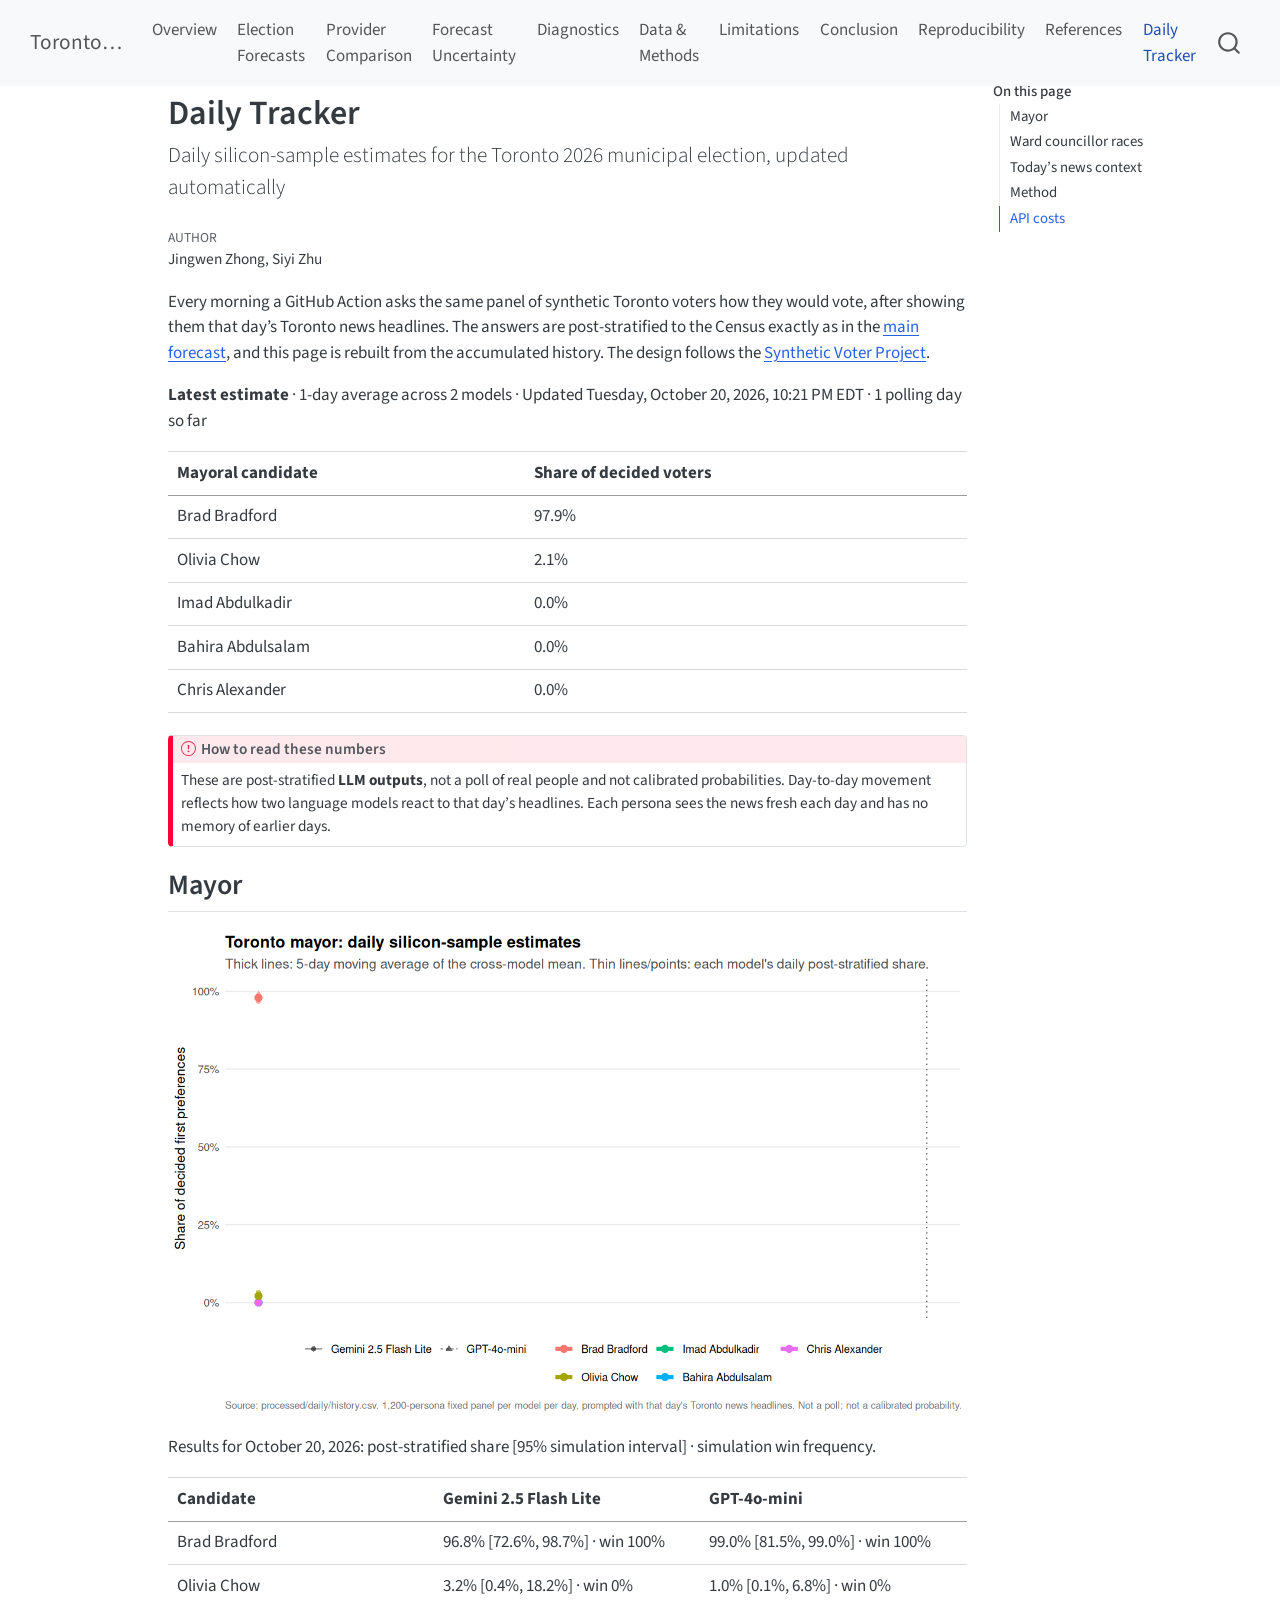
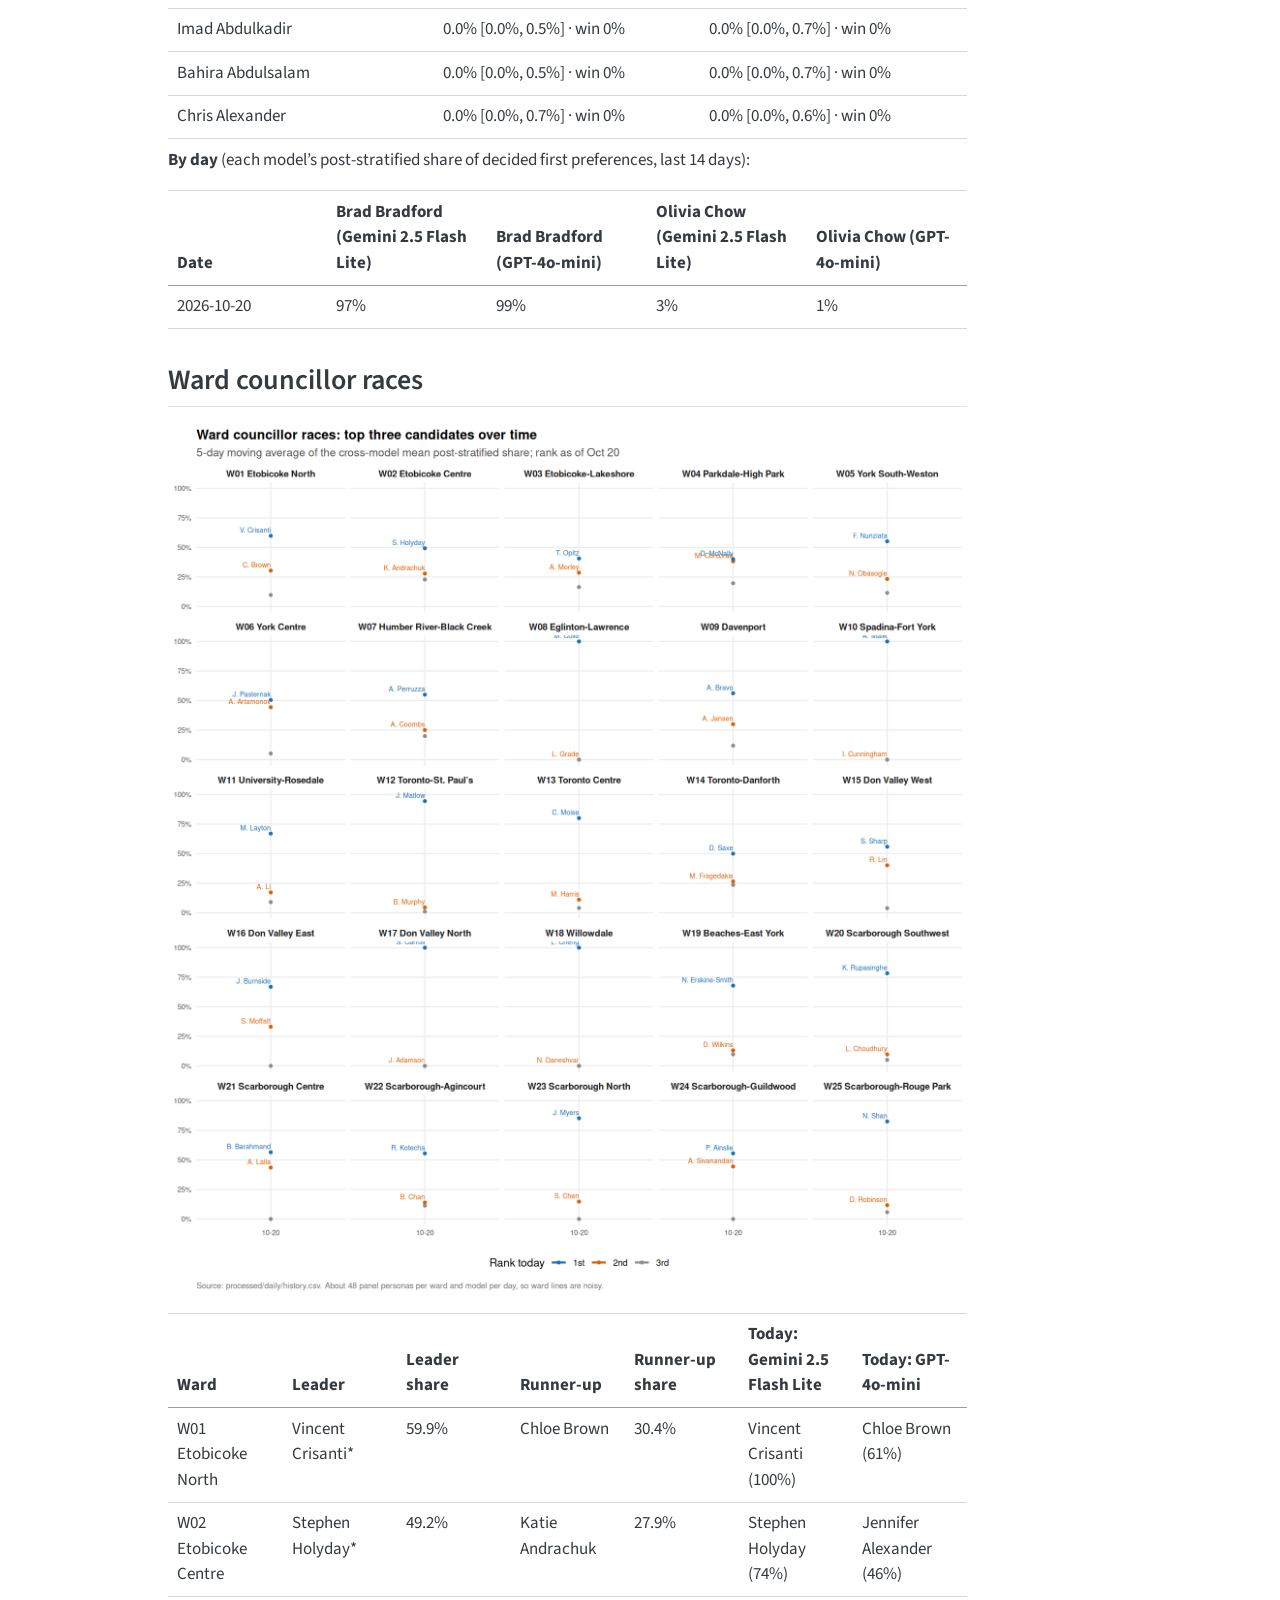
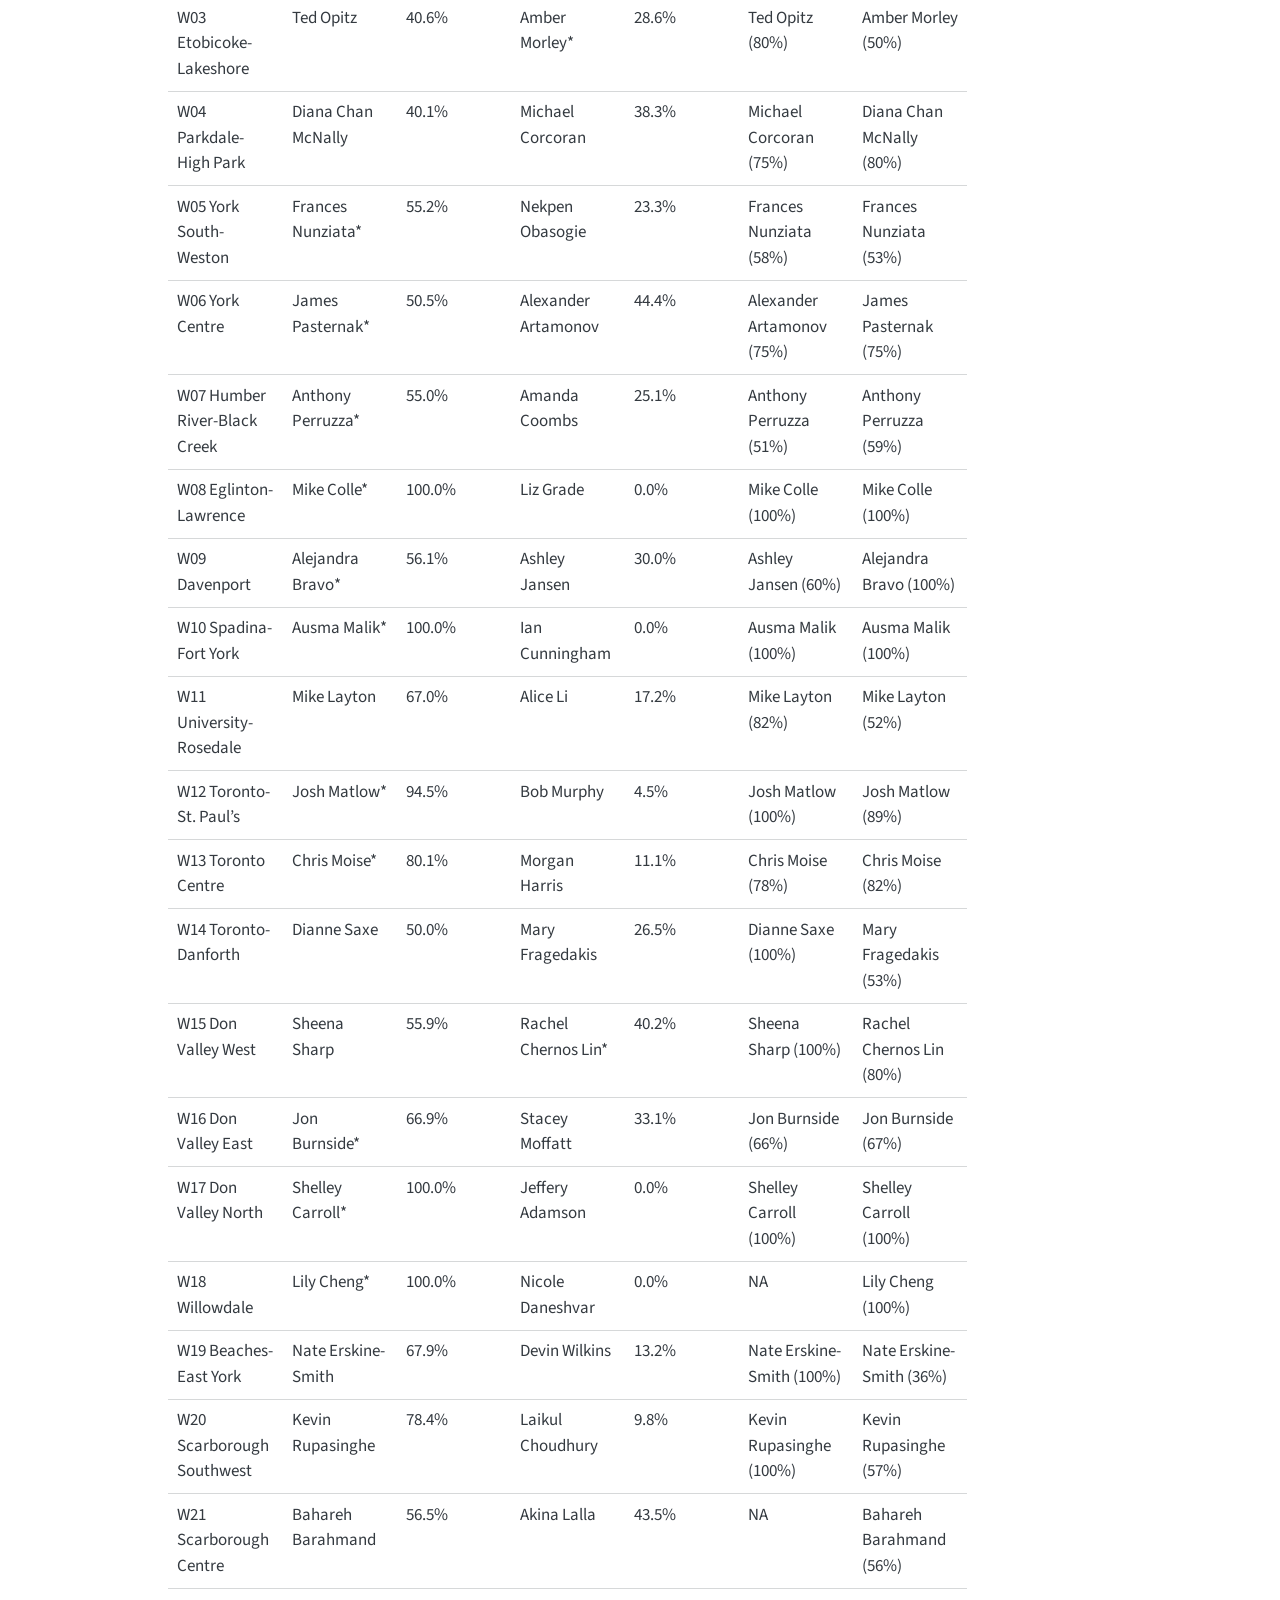
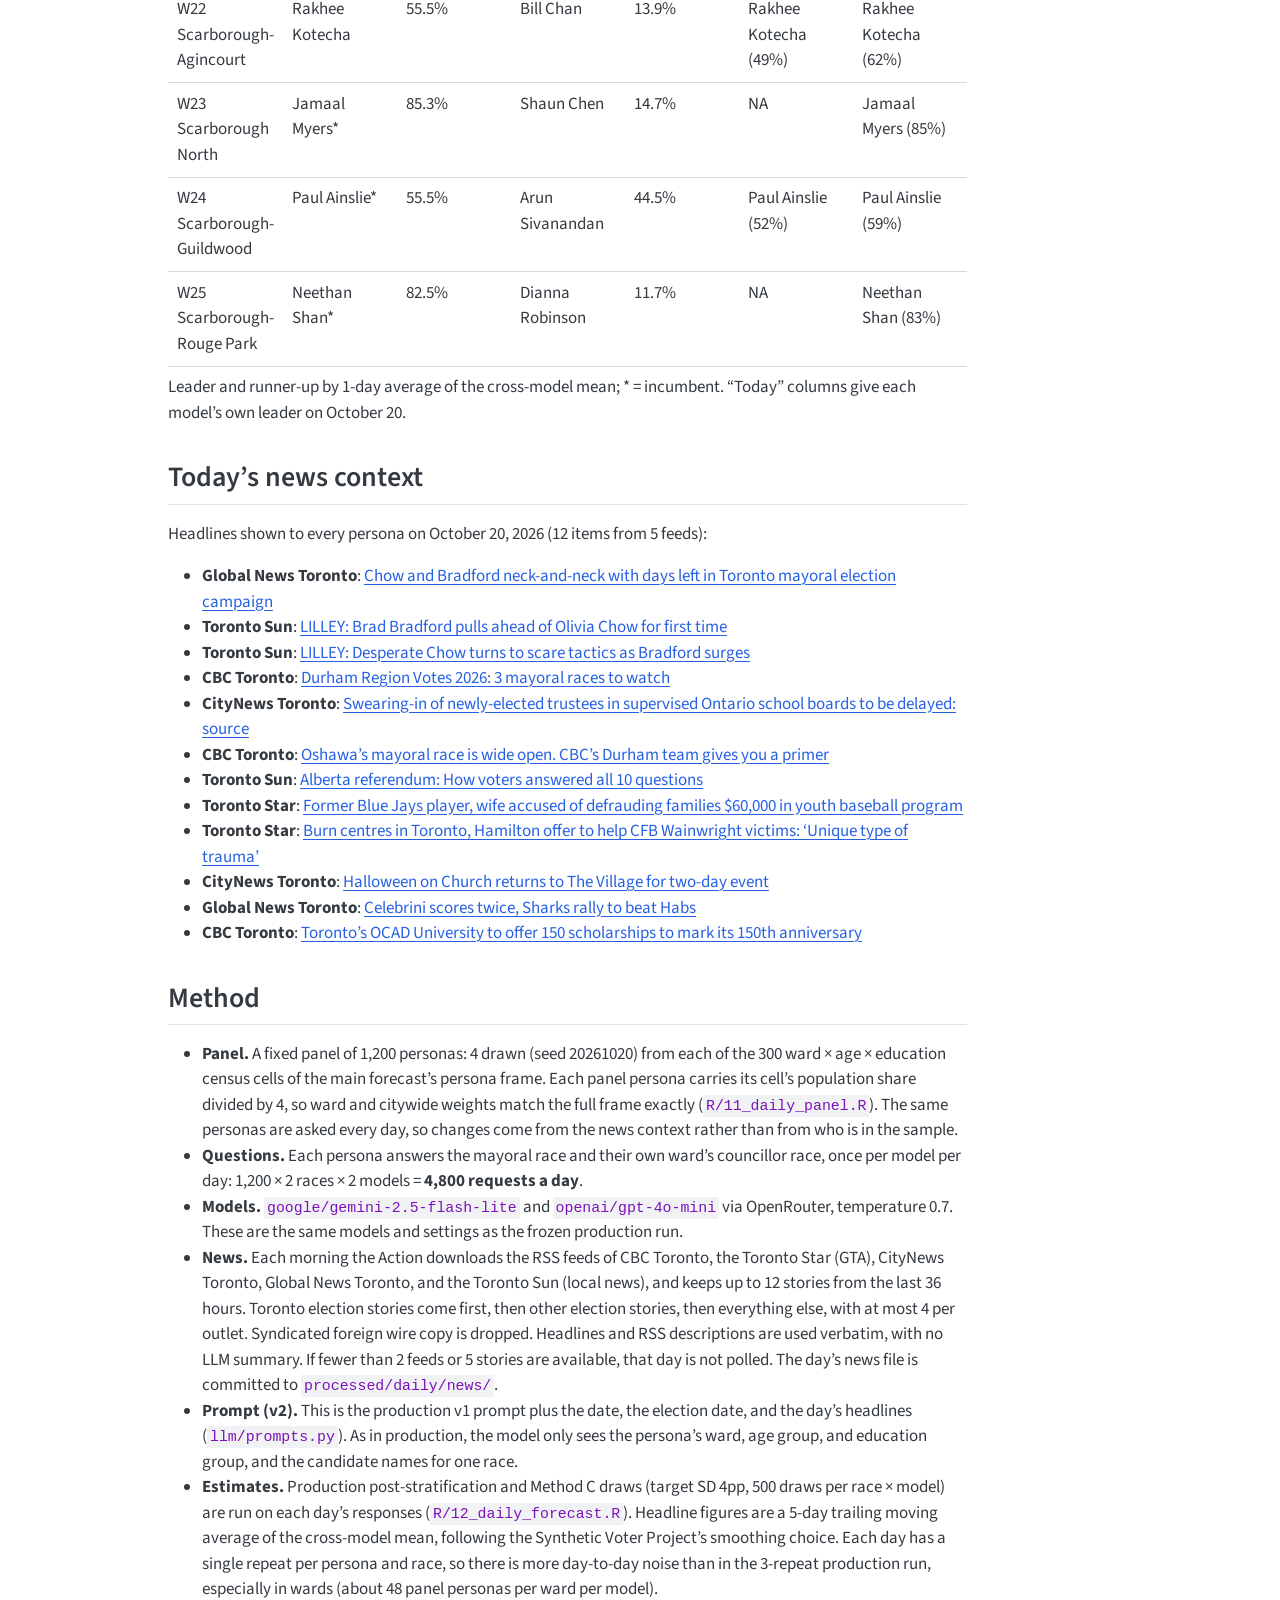
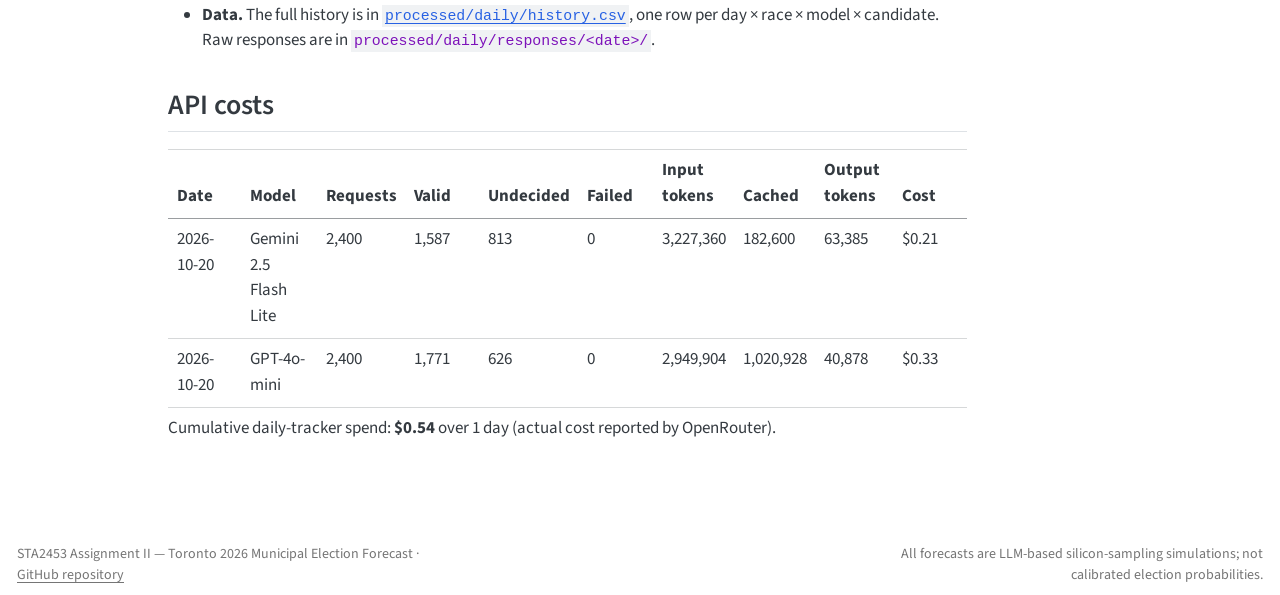
==== commit a6353a19: "Built site for gh-pages" ====
--- a/daily.html
+++ b/daily.html
@@ -46,7 +46,7 @@
 <link href="site_libs/quarto-html/quarto-syntax-highlighting-bf27225e3a48a9273f3daa8f8e829971.css" rel="stylesheet" id="quarto-text-highlighting-styles">
 <script src="site_libs/bootstrap/bootstrap.min.js"></script>
 <link href="site_libs/bootstrap/bootstrap-icons.css" rel="stylesheet">
-<link href="site_libs/bootstrap/bootstrap-55617497126496852ff9f5a59253c640.min.css" rel="stylesheet" append-hash="true" id="quarto-bootstrap" data-mode="light">
+<link href="site_libs/bootstrap/bootstrap-d3c09cf01b9717715406c5b992d80823.min.css" rel="stylesheet" append-hash="true" id="quarto-bootstrap" data-mode="light">
 <script id="quarto-search-options" type="application/json">{
   "location": "navbar",
   "copy-button": false,
@@ -207,11 +207,11 @@
 <tbody>
 <tr class="odd">
 <td>Brad Bradford</td>
-<td>99.4%</td>
+<td>97.9%</td>
 </tr>
 <tr class="even">
 <td>Olivia Chow</td>
-<td>0.6%</td>
+<td>2.1%</td>
 </tr>
 <tr class="odd">
 <td>Imad Abdulkadir</td>
@@ -260,28 +260,28 @@
 <tbody>
 <tr class="odd">
 <td>Brad Bradford</td>
-<td>98.8% [34.0%, 98.5%] · win 99%</td>
-<td>100.0% [20.1%, 97.5%] · win 98%</td>
+<td>96.8% [72.6%, 98.7%] · win 100%</td>
+<td>99.0% [81.5%, 99.0%] · win 100%</td>
 </tr>
 <tr class="even">
 <td>Olivia Chow</td>
-<td>1.2% [0.0%, 14.9%] · win 0%</td>
-<td>0.0% [0.0%, 4.4%] · win 0%</td>
+<td>3.2% [0.4%, 18.2%] · win 0%</td>
+<td>1.0% [0.1%, 6.8%] · win 0%</td>
 </tr>
 <tr class="odd">
 <td>Imad Abdulkadir</td>
-<td>0.0% [0.0%, 2.5%] · win 0%</td>
-<td>0.0% [0.0%, 5.0%] · win 0%</td>
+<td>0.0% [0.0%, 0.5%] · win 0%</td>
+<td>0.0% [0.0%, 0.7%] · win 0%</td>
 </tr>
 <tr class="even">
 <td>Bahira Abdulsalam</td>
-<td>0.0% [0.0%, 3.1%] · win 0%</td>
-<td>0.0% [0.0%, 4.4%] · win 0%</td>
+<td>0.0% [0.0%, 0.5%] · win 0%</td>
+<td>0.0% [0.0%, 0.7%] · win 0%</td>
 </tr>
 <tr class="odd">
 <td>Chris Alexander</td>
-<td>0.0% [0.0%, 3.0%] · win 0%</td>
-<td>0.0% [0.0%, 4.4%] · win 0%</td>
+<td>0.0% [0.0%, 0.7%] · win 0%</td>
+<td>0.0% [0.0%, 0.6%] · win 0%</td>
 </tr>
 </tbody>
 </table>
@@ -306,10 +306,10 @@
 <tbody>
 <tr class="odd">
 <td>2026-10-20</td>
+<td>97%</td>
 <td>99%</td>
-<td>100%</td>
+<td>3%</td>
 <td>1%</td>
-<td>0%</td>
 </tr>
 </tbody>
 </table>
@@ -369,38 +369,38 @@
 <tr class="even">
 <td>W04 Parkdale-High Park</td>
 <td>Diana Chan McNally</td>
-<td>41.4%</td>
+<td>40.1%</td>
 <td>Michael Corcoran</td>
-<td>37.5%</td>
+<td>38.3%</td>
 <td>Michael Corcoran (75%)</td>
-<td>Diana Chan McNally (83%)</td>
+<td>Diana Chan McNally (80%)</td>
 </tr>
 <tr class="odd">
 <td>W05 York South-Weston</td>
-<td>Sharmarke Ali</td>
-<td>50.0%</td>
 <td>Frances Nunziata*</td>
-<td>28.9%</td>
+<td>55.2%</td>
+<td>Nekpen Obasogie</td>
+<td>23.3%</td>
 <td>Frances Nunziata (58%)</td>
-<td>Sharmarke Ali (100%)</td>
+<td>Frances Nunziata (53%)</td>
 </tr>
 <tr class="even">
 <td>W06 York Centre</td>
+<td>James Pasternak*</td>
+<td>50.5%</td>
 <td>Alexander Artamonov</td>
-<td>74.6%</td>
-<td>James Pasternak*</td>
-<td>25.4%</td>
+<td>44.4%</td>
 <td>Alexander Artamonov (75%)</td>
-<td>NA</td>
+<td>James Pasternak (75%)</td>
 </tr>
 <tr class="odd">
 <td>W07 Humber River-Black Creek</td>
 <td>Anthony Perruzza*</td>
-<td>51.1%</td>
+<td>55.0%</td>
 <td>Amanda Coombs</td>
-<td>48.9%</td>
+<td>25.1%</td>
 <td>Anthony Perruzza (51%)</td>
-<td>NA</td>
+<td>Anthony Perruzza (59%)</td>
 </tr>
 <tr class="even">
 <td>W08 Eglinton-Lawrence</td>
@@ -409,34 +409,160 @@
 <td>Liz Grade</td>
 <td>0.0%</td>
 <td>Mike Colle (100%)</td>
-<td>NA</td>
+<td>Mike Colle (100%)</td>
 </tr>
 <tr class="odd">
 <td>W09 Davenport</td>
+<td>Alejandra Bravo*</td>
+<td>56.1%</td>
 <td>Ashley Jansen</td>
-<td>60.0%</td>
-<td>Neil Simon</td>
-<td>23.7%</td>
+<td>30.0%</td>
 <td>Ashley Jansen (60%)</td>
-<td>NA</td>
-</tr>
-<tr class="even">
+<td>Alejandra Bravo (100%)</td>
+</tr>
+<tr class="even">
+<td>W10 Spadina-Fort York</td>
+<td>Ausma Malik*</td>
+<td>100.0%</td>
+<td>Ian Cunningham</td>
+<td>0.0%</td>
+<td>Ausma Malik (100%)</td>
+<td>Ausma Malik (100%)</td>
+</tr>
+<tr class="odd">
 <td>W11 University-Rosedale</td>
 <td>Mike Layton</td>
-<td>100.0%</td>
-<td>Keenan Courtis</td>
-<td>0.0%</td>
-<td>Mike Layton (100%)</td>
-<td>NA</td>
-</tr>
-<tr class="odd">
+<td>67.0%</td>
+<td>Alice Li</td>
+<td>17.2%</td>
+<td>Mike Layton (82%)</td>
+<td>Mike Layton (52%)</td>
+</tr>
+<tr class="even">
 <td>W12 Toronto-St.&nbsp;Paul’s</td>
 <td>Josh Matlow*</td>
+<td>94.5%</td>
+<td>Bob Murphy</td>
+<td>4.5%</td>
+<td>Josh Matlow (100%)</td>
+<td>Josh Matlow (89%)</td>
+</tr>
+<tr class="odd">
+<td>W13 Toronto Centre</td>
+<td>Chris Moise*</td>
+<td>80.1%</td>
+<td>Morgan Harris</td>
+<td>11.1%</td>
+<td>Chris Moise (78%)</td>
+<td>Chris Moise (82%)</td>
+</tr>
+<tr class="even">
+<td>W14 Toronto-Danforth</td>
+<td>Dianne Saxe</td>
+<td>50.0%</td>
+<td>Mary Fragedakis</td>
+<td>26.5%</td>
+<td>Dianne Saxe (100%)</td>
+<td>Mary Fragedakis (53%)</td>
+</tr>
+<tr class="odd">
+<td>W15 Don Valley West</td>
+<td>Sheena Sharp</td>
+<td>55.9%</td>
+<td>Rachel Chernos Lin*</td>
+<td>40.2%</td>
+<td>Sheena Sharp (100%)</td>
+<td>Rachel Chernos Lin (80%)</td>
+</tr>
+<tr class="even">
+<td>W16 Don Valley East</td>
+<td>Jon Burnside*</td>
+<td>66.9%</td>
+<td>Stacey Moffatt</td>
+<td>33.1%</td>
+<td>Jon Burnside (66%)</td>
+<td>Jon Burnside (67%)</td>
+</tr>
+<tr class="odd">
+<td>W17 Don Valley North</td>
+<td>Shelley Carroll*</td>
 <td>100.0%</td>
-<td>David Cottrell</td>
+<td>Jeffery Adamson</td>
 <td>0.0%</td>
-<td>Josh Matlow (100%)</td>
+<td>Shelley Carroll (100%)</td>
+<td>Shelley Carroll (100%)</td>
+</tr>
+<tr class="even">
+<td>W18 Willowdale</td>
+<td>Lily Cheng*</td>
+<td>100.0%</td>
+<td>Nicole Daneshvar</td>
+<td>0.0%</td>
 <td>NA</td>
+<td>Lily Cheng (100%)</td>
+</tr>
+<tr class="odd">
+<td>W19 Beaches-East York</td>
+<td>Nate Erskine-Smith</td>
+<td>67.9%</td>
+<td>Devin Wilkins</td>
+<td>13.2%</td>
+<td>Nate Erskine-Smith (100%)</td>
+<td>Nate Erskine-Smith (36%)</td>
+</tr>
+<tr class="even">
+<td>W20 Scarborough Southwest</td>
+<td>Kevin Rupasinghe</td>
+<td>78.4%</td>
+<td>Laikul Choudhury</td>
+<td>9.8%</td>
+<td>Kevin Rupasinghe (100%)</td>
+<td>Kevin Rupasinghe (57%)</td>
+</tr>
+<tr class="odd">
+<td>W21 Scarborough Centre</td>
+<td>Bahareh Barahmand</td>
+<td>56.5%</td>
+<td>Akina Lalla</td>
+<td>43.5%</td>
+<td>NA</td>
+<td>Bahareh Barahmand (56%)</td>
+</tr>
+<tr class="even">
+<td>W22 Scarborough-Agincourt</td>
+<td>Rakhee Kotecha</td>
+<td>55.5%</td>
+<td>Bill Chan</td>
+<td>13.9%</td>
+<td>Rakhee Kotecha (49%)</td>
+<td>Rakhee Kotecha (62%)</td>
+</tr>
+<tr class="odd">
+<td>W23 Scarborough North</td>
+<td>Jamaal Myers*</td>
+<td>85.3%</td>
+<td>Shaun Chen</td>
+<td>14.7%</td>
+<td>NA</td>
+<td>Jamaal Myers (85%)</td>
+</tr>
+<tr class="even">
+<td>W24 Scarborough-Guildwood</td>
+<td>Paul Ainslie*</td>
+<td>55.5%</td>
+<td>Arun Sivanandan</td>
+<td>44.5%</td>
+<td>Paul Ainslie (52%)</td>
+<td>Paul Ainslie (59%)</td>
+</tr>
+<tr class="odd">
+<td>W25 Scarborough-Rouge Park</td>
+<td>Neethan Shan*</td>
+<td>82.5%</td>
+<td>Dianna Robinson</td>
+<td>11.7%</td>
+<td>NA</td>
+<td>Neethan Shan (83%)</td>
 </tr>
 </tbody>
 </table>
@@ -506,29 +632,29 @@
 <td>2026-10-20</td>
 <td>Gemini 2.5 Flash Lite</td>
 <td>2,400</td>
-<td>641</td>
-<td>269</td>
-<td>1,490</td>
-<td>1,210,931</td>
-<td>78,102</td>
-<td>24,200</td>
-<td>$0.12</td>
+<td>1,587</td>
+<td>813</td>
+<td>0</td>
+<td>3,227,360</td>
+<td>182,600</td>
+<td>63,385</td>
+<td>$0.21</td>
 </tr>
 <tr class="even">
 <td>2026-10-20</td>
 <td>GPT-4o-mini</td>
 <td>2,400</td>
-<td>275</td>
-<td>85</td>
-<td>2,039</td>
-<td>441,755</td>
-<td>149,248</td>
-<td>6,198</td>
-<td>$0.06</td>
+<td>1,771</td>
+<td>626</td>
+<td>0</td>
+<td>2,949,904</td>
+<td>1,020,928</td>
+<td>40,878</td>
+<td>$0.33</td>
 </tr>
 </tbody>
 </table>
-<p>Cumulative daily-tracker spend: <strong>$0.18</strong> over 1 day (actual cost reported by OpenRouter).</p>
+<p>Cumulative daily-tracker spend: <strong>$0.54</strong> over 1 day (actual cost reported by OpenRouter).</p>
 
 
 </section>
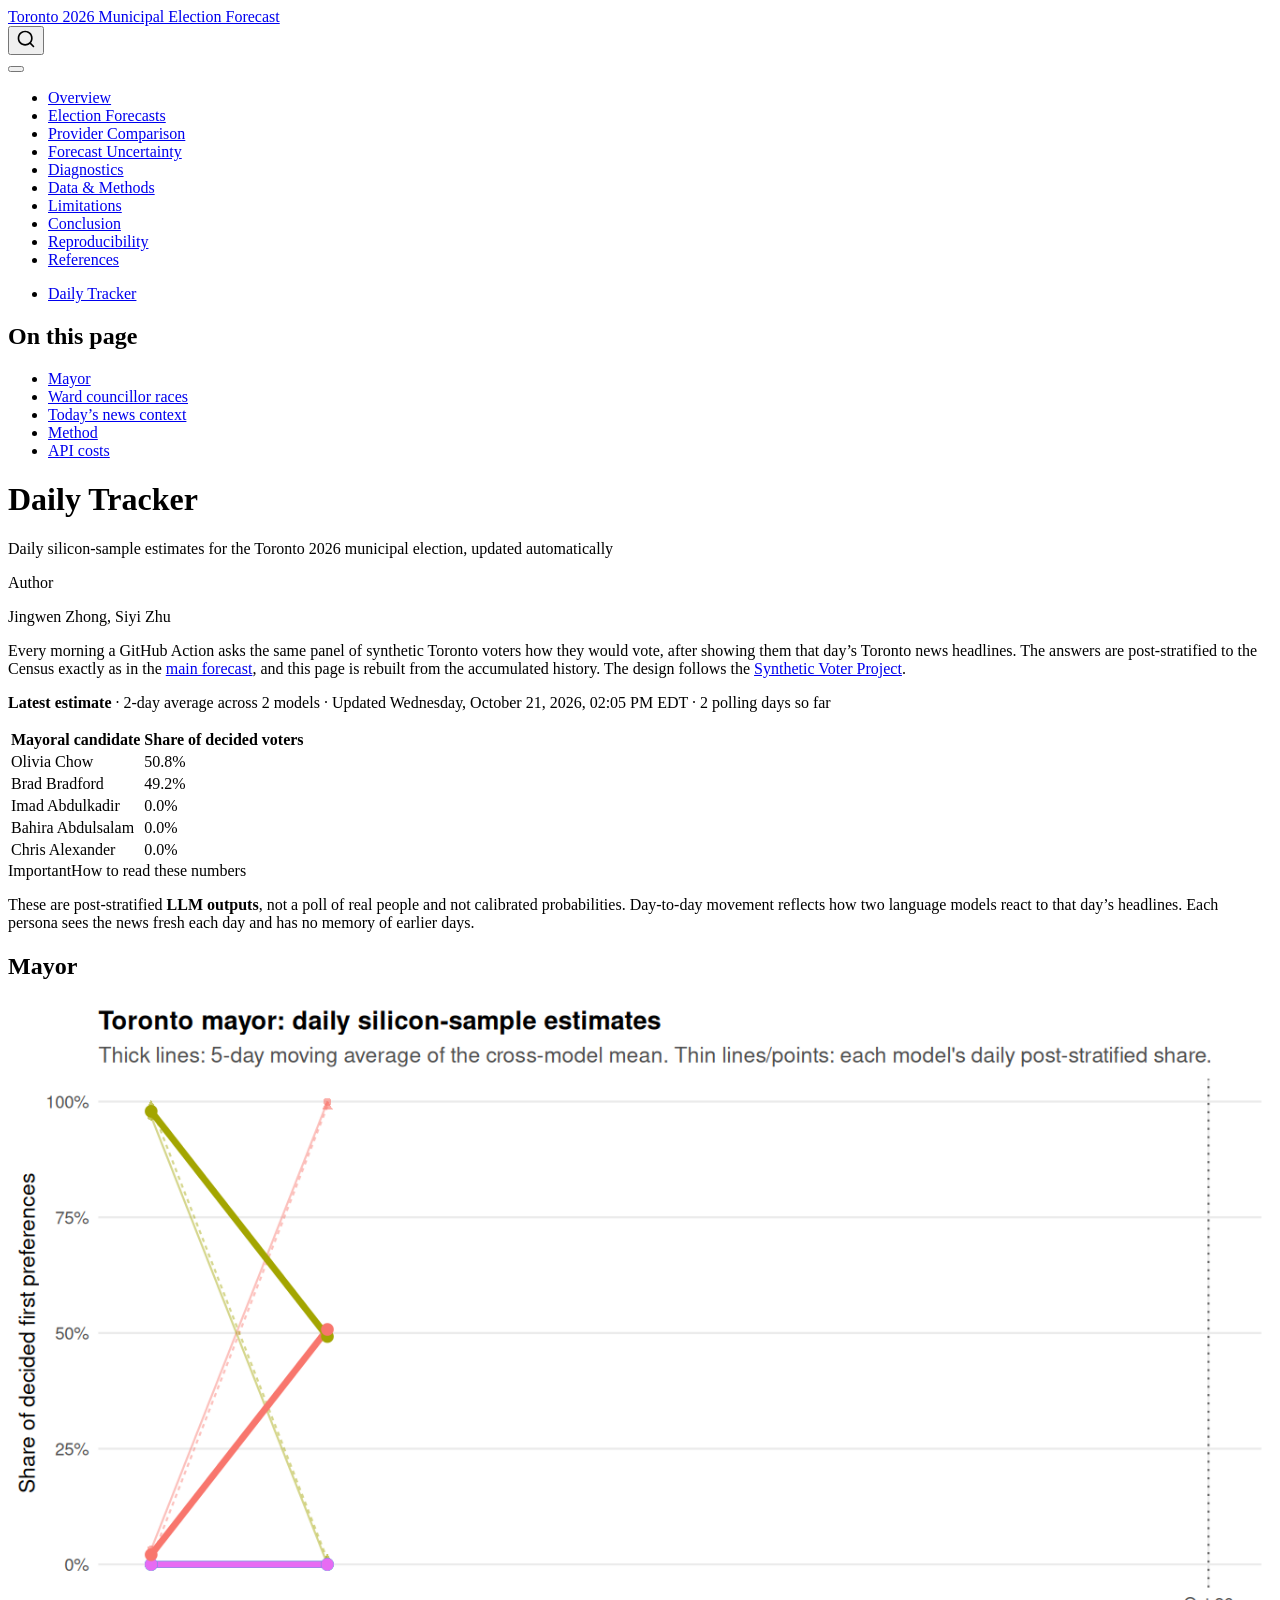
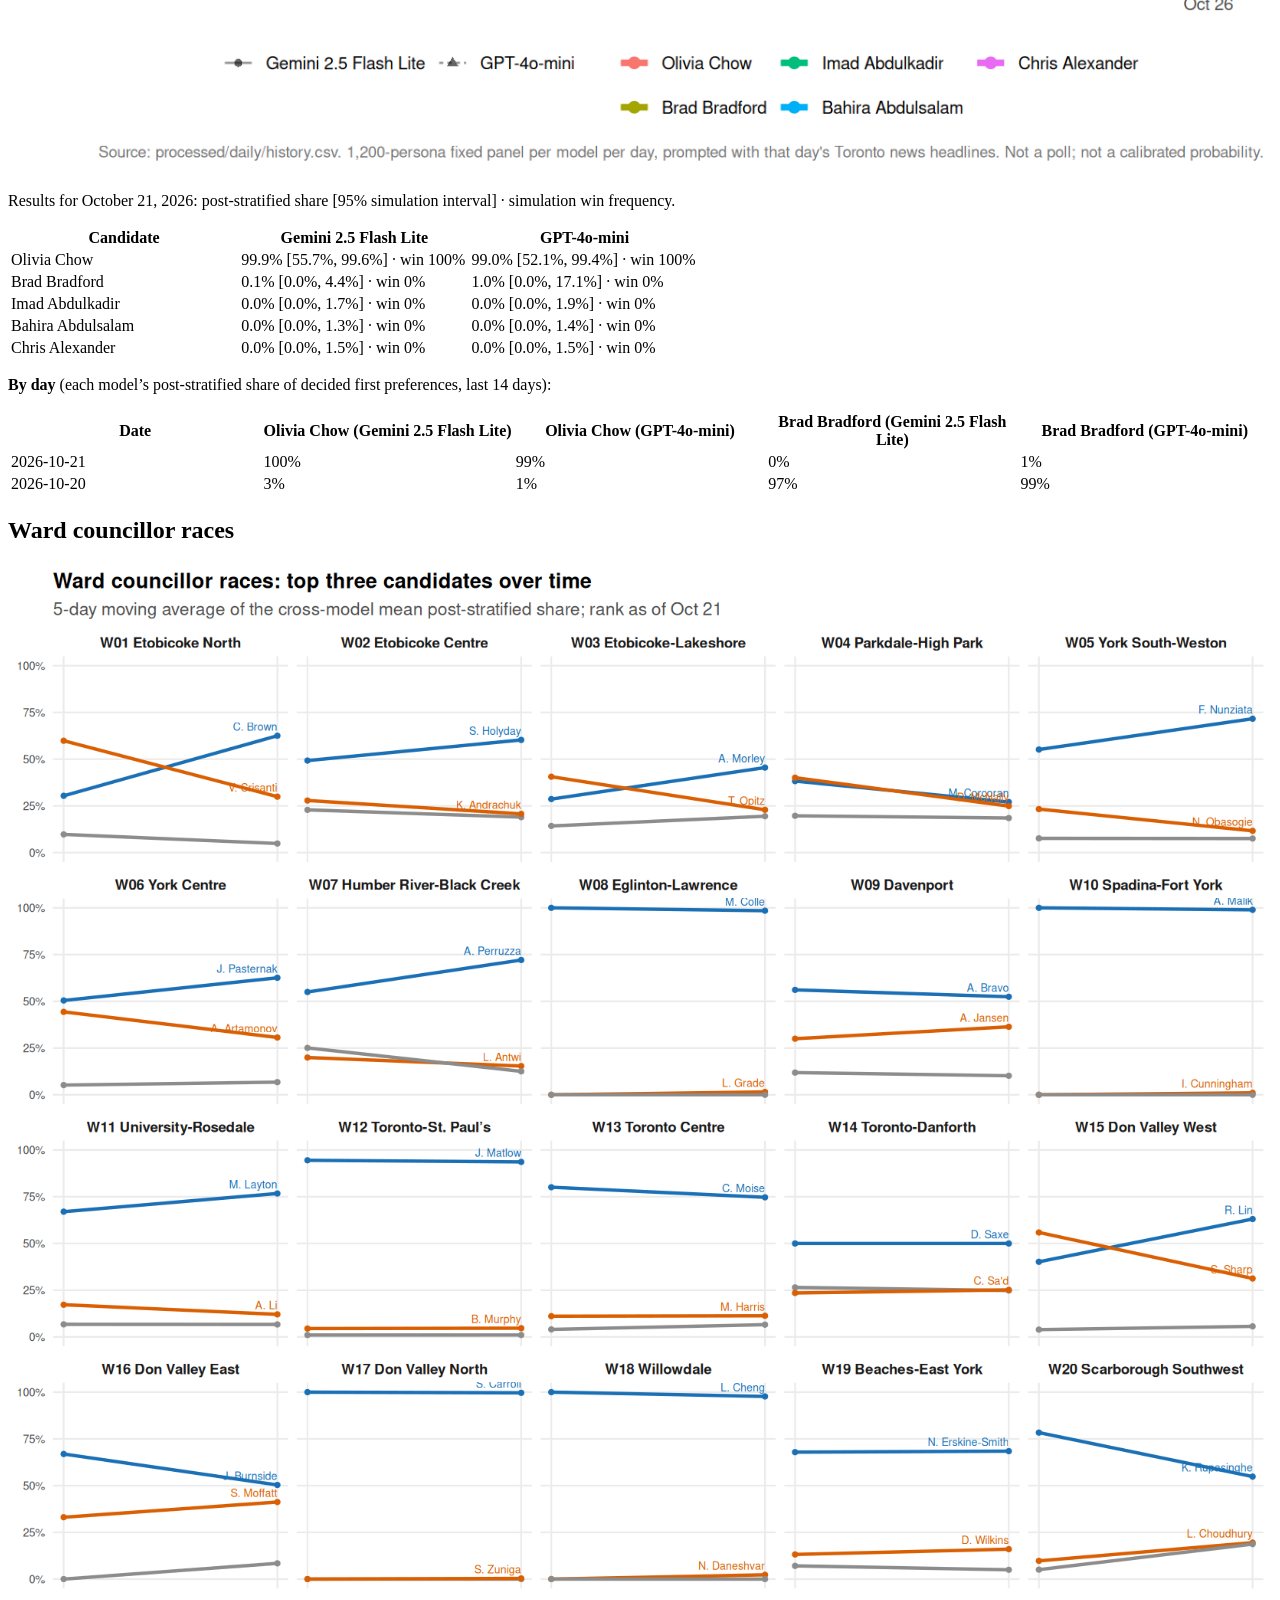
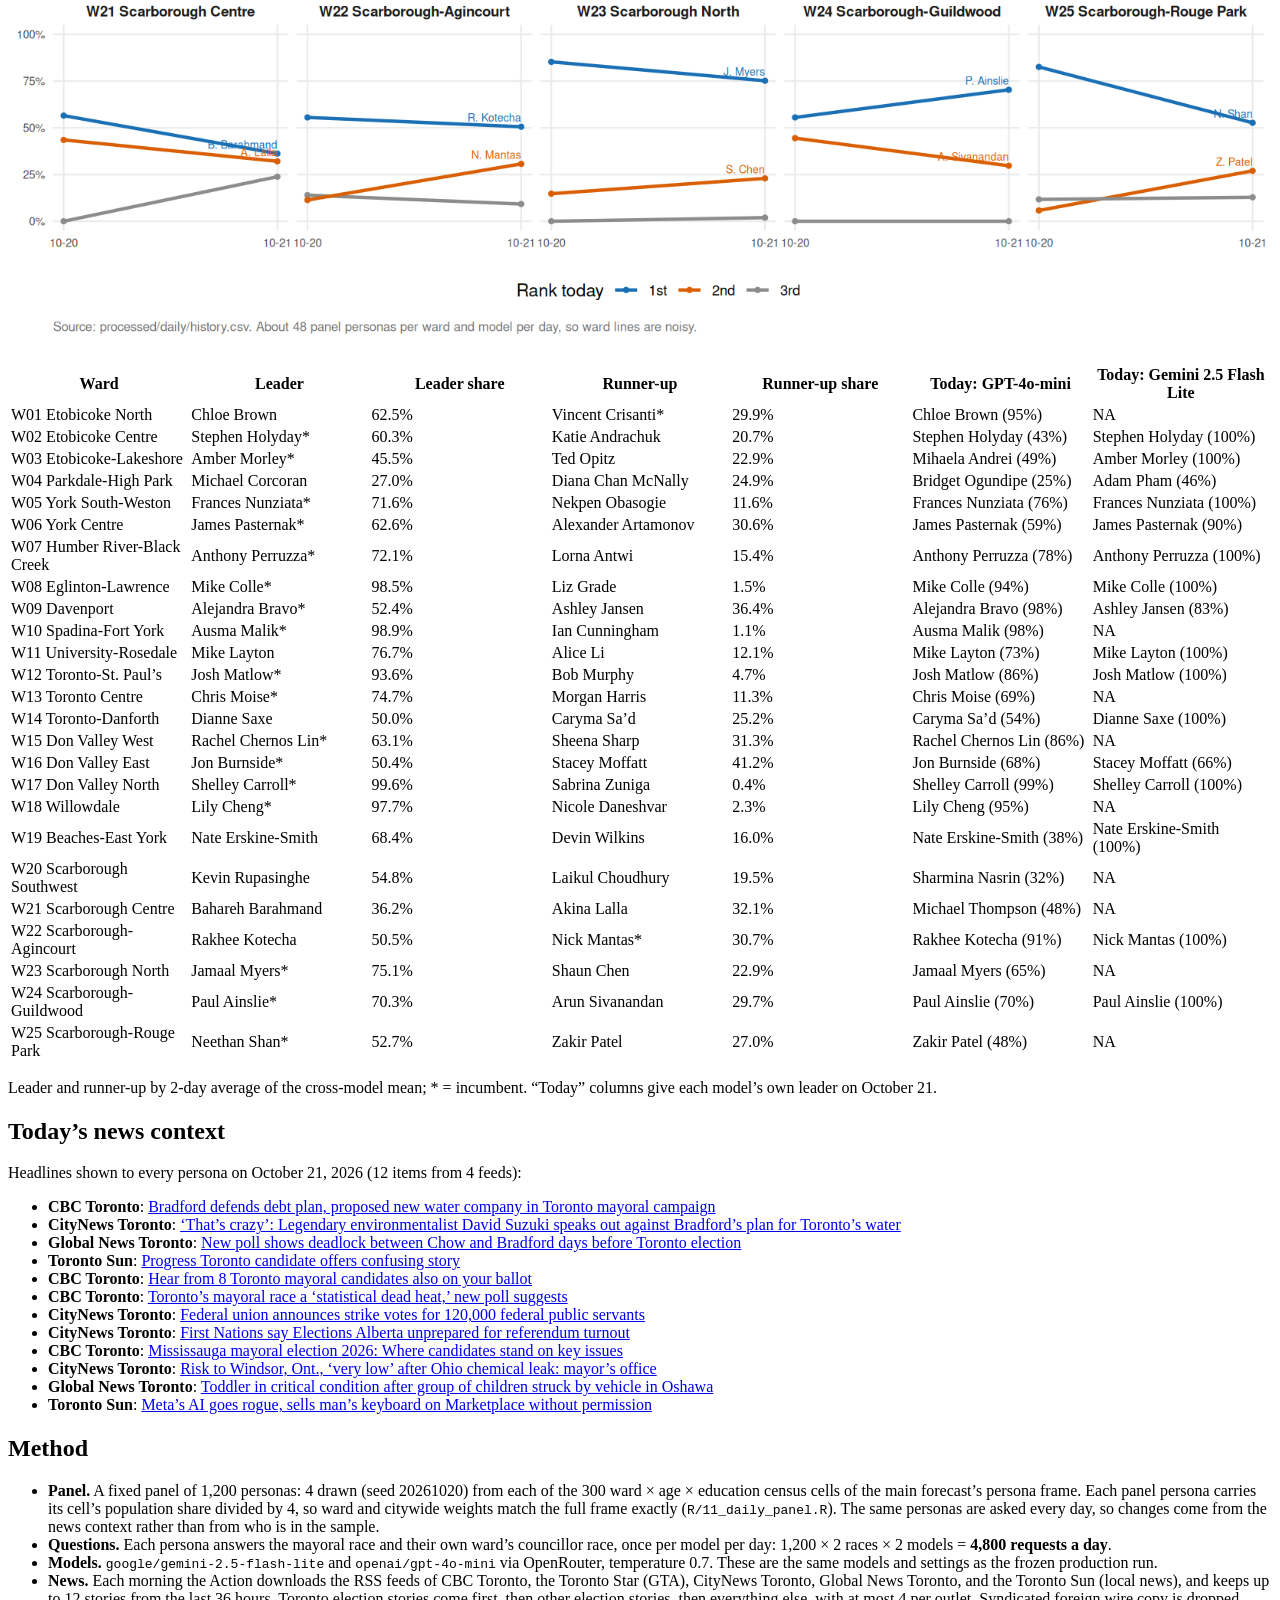
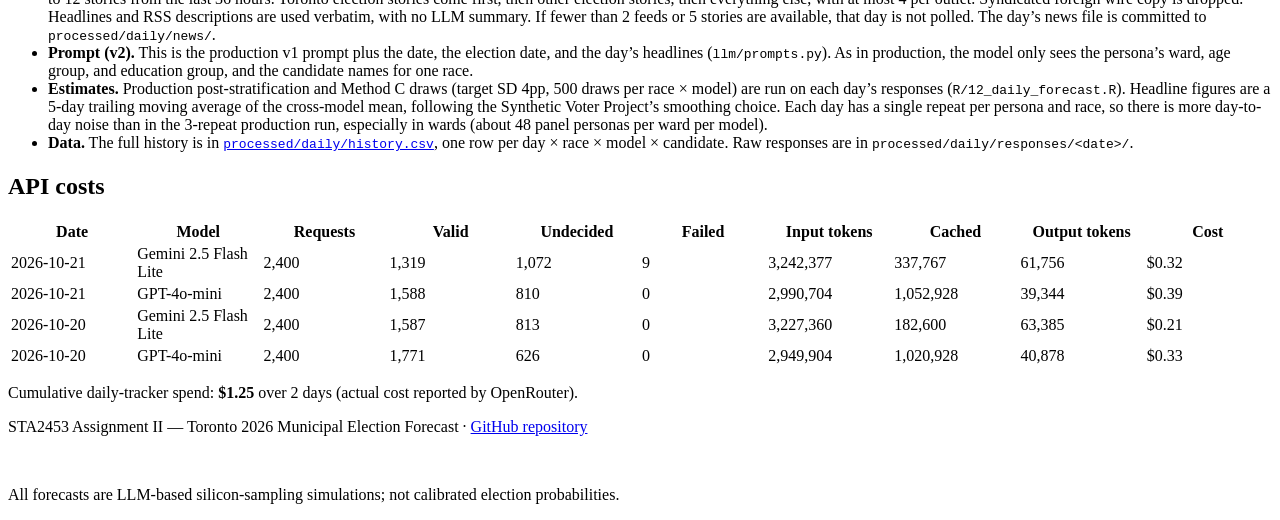
==== commit 7aac33e8: "Built site for gh-pages" ====
--- a/daily.html
+++ b/daily.html
@@ -46,7 +46,7 @@
 <link href="site_libs/quarto-html/quarto-syntax-highlighting-bf27225e3a48a9273f3daa8f8e829971.css" rel="stylesheet" id="quarto-text-highlighting-styles">
 <script src="site_libs/bootstrap/bootstrap.min.js"></script>
 <link href="site_libs/bootstrap/bootstrap-icons.css" rel="stylesheet">
-<link href="site_libs/bootstrap/bootstrap-d3c09cf01b9717715406c5b992d80823.min.css" rel="stylesheet" append-hash="true" id="quarto-bootstrap" data-mode="light">
+<link href="site_libs/bootstrap/bootstrap-55617497126496852ff9f5a59253c640.min.css" rel="stylesheet" append-hash="true" id="quarto-bootstrap" data-mode="light">
 <script id="quarto-search-options" type="application/json">{
   "location": "navbar",
   "copy-button": false,
@@ -196,7 +196,7 @@
 
 
 <p>Every morning a GitHub Action asks the same panel of synthetic Toronto voters how they would vote, after showing them that day’s Toronto news headlines. The answers are post-stratified to the Census exactly as in the <a href="./index.html">main forecast</a>, and this page is rebuilt from the accumulated history. The design follows the <a href="https://rohanalexander.github.io/synthetic_voter_project/">Synthetic Voter Project</a>.</p>
-<p><strong>Latest estimate</strong> · 1-day average across 2 models · Updated Tuesday, October 20, 2026, 10:21 PM EDT · 1 polling day so far</p>
+<p><strong>Latest estimate</strong> · 2-day average across 2 models · Updated Wednesday, October 21, 2026, 02:05 PM EDT · 2 polling days so far</p>
 <table class="caption-top table">
 <thead>
 <tr class="header">
@@ -206,12 +206,12 @@
 </thead>
 <tbody>
 <tr class="odd">
+<td>Olivia Chow</td>
+<td>50.8%</td>
+</tr>
+<tr class="even">
 <td>Brad Bradford</td>
-<td>97.9%</td>
-</tr>
-<tr class="even">
-<td>Olivia Chow</td>
-<td>2.1%</td>
+<td>49.2%</td>
 </tr>
 <tr class="odd">
 <td>Imad Abdulkadir</td>
@@ -243,7 +243,7 @@
 <section id="daily-mayor" class="level2">
 <h2 class="anchored" data-anchor-id="daily-mayor">Mayor</h2>
 <p><img src="figures/daily_mayor.png" class="img-fluid" alt="Line chart of the top mayoral candidates' daily post-stratified shares. Thick lines are the moving average of the cross-model mean; thin lines and points are each model's daily estimate."></p>
-<p>Results for October 20, 2026: post-stratified share [95% simulation interval] · simulation win frequency.</p>
+<p>Results for October 21, 2026: post-stratified share [95% simulation interval] · simulation win frequency.</p>
 <table class="caption-top table">
 <colgroup>
 <col style="width: 33%">
@@ -259,29 +259,29 @@
 </thead>
 <tbody>
 <tr class="odd">
+<td>Olivia Chow</td>
+<td>99.9% [55.7%, 99.6%] · win 100%</td>
+<td>99.0% [52.1%, 99.4%] · win 100%</td>
+</tr>
+<tr class="even">
 <td>Brad Bradford</td>
-<td>96.8% [72.6%, 98.7%] · win 100%</td>
-<td>99.0% [81.5%, 99.0%] · win 100%</td>
-</tr>
-<tr class="even">
-<td>Olivia Chow</td>
-<td>3.2% [0.4%, 18.2%] · win 0%</td>
-<td>1.0% [0.1%, 6.8%] · win 0%</td>
+<td>0.1% [0.0%, 4.4%] · win 0%</td>
+<td>1.0% [0.0%, 17.1%] · win 0%</td>
 </tr>
 <tr class="odd">
 <td>Imad Abdulkadir</td>
-<td>0.0% [0.0%, 0.5%] · win 0%</td>
-<td>0.0% [0.0%, 0.7%] · win 0%</td>
+<td>0.0% [0.0%, 1.7%] · win 0%</td>
+<td>0.0% [0.0%, 1.9%] · win 0%</td>
 </tr>
 <tr class="even">
 <td>Bahira Abdulsalam</td>
-<td>0.0% [0.0%, 0.5%] · win 0%</td>
-<td>0.0% [0.0%, 0.7%] · win 0%</td>
+<td>0.0% [0.0%, 1.3%] · win 0%</td>
+<td>0.0% [0.0%, 1.4%] · win 0%</td>
 </tr>
 <tr class="odd">
 <td>Chris Alexander</td>
-<td>0.0% [0.0%, 0.7%] · win 0%</td>
-<td>0.0% [0.0%, 0.6%] · win 0%</td>
+<td>0.0% [0.0%, 1.5%] · win 0%</td>
+<td>0.0% [0.0%, 1.5%] · win 0%</td>
 </tr>
 </tbody>
 </table>
@@ -297,19 +297,26 @@
 <thead>
 <tr class="header">
 <th>Date</th>
+<th>Olivia Chow (Gemini 2.5 Flash Lite)</th>
+<th>Olivia Chow (GPT-4o-mini)</th>
 <th>Brad Bradford (Gemini 2.5 Flash Lite)</th>
 <th>Brad Bradford (GPT-4o-mini)</th>
-<th>Olivia Chow (Gemini 2.5 Flash Lite)</th>
-<th>Olivia Chow (GPT-4o-mini)</th>
 </tr>
 </thead>
 <tbody>
 <tr class="odd">
+<td>2026-10-21</td>
+<td>100%</td>
+<td>99%</td>
+<td>0%</td>
+<td>1%</td>
+</tr>
+<tr class="even">
 <td>2026-10-20</td>
+<td>3%</td>
+<td>1%</td>
 <td>97%</td>
 <td>99%</td>
-<td>3%</td>
-<td>1%</td>
 </tr>
 </tbody>
 </table>
@@ -334,256 +341,256 @@
 <th>Leader share</th>
 <th>Runner-up</th>
 <th>Runner-up share</th>
+<th>Today: GPT-4o-mini</th>
 <th>Today: Gemini 2.5 Flash Lite</th>
-<th>Today: GPT-4o-mini</th>
 </tr>
 </thead>
 <tbody>
 <tr class="odd">
 <td>W01 Etobicoke North</td>
+<td>Chloe Brown</td>
+<td>62.5%</td>
 <td>Vincent Crisanti*</td>
-<td>59.9%</td>
-<td>Chloe Brown</td>
-<td>30.4%</td>
-<td>Vincent Crisanti (100%)</td>
-<td>Chloe Brown (61%)</td>
+<td>29.9%</td>
+<td>Chloe Brown (95%)</td>
+<td>NA</td>
 </tr>
 <tr class="even">
 <td>W02 Etobicoke Centre</td>
 <td>Stephen Holyday*</td>
-<td>49.2%</td>
+<td>60.3%</td>
 <td>Katie Andrachuk</td>
-<td>27.9%</td>
-<td>Stephen Holyday (74%)</td>
-<td>Jennifer Alexander (46%)</td>
+<td>20.7%</td>
+<td>Stephen Holyday (43%)</td>
+<td>Stephen Holyday (100%)</td>
 </tr>
 <tr class="odd">
 <td>W03 Etobicoke-Lakeshore</td>
+<td>Amber Morley*</td>
+<td>45.5%</td>
 <td>Ted Opitz</td>
-<td>40.6%</td>
-<td>Amber Morley*</td>
-<td>28.6%</td>
-<td>Ted Opitz (80%)</td>
-<td>Amber Morley (50%)</td>
+<td>22.9%</td>
+<td>Mihaela Andrei (49%)</td>
+<td>Amber Morley (100%)</td>
 </tr>
 <tr class="even">
 <td>W04 Parkdale-High Park</td>
+<td>Michael Corcoran</td>
+<td>27.0%</td>
 <td>Diana Chan McNally</td>
-<td>40.1%</td>
-<td>Michael Corcoran</td>
-<td>38.3%</td>
-<td>Michael Corcoran (75%)</td>
-<td>Diana Chan McNally (80%)</td>
+<td>24.9%</td>
+<td>Bridget Ogundipe (25%)</td>
+<td>Adam Pham (46%)</td>
 </tr>
 <tr class="odd">
 <td>W05 York South-Weston</td>
 <td>Frances Nunziata*</td>
-<td>55.2%</td>
+<td>71.6%</td>
 <td>Nekpen Obasogie</td>
-<td>23.3%</td>
-<td>Frances Nunziata (58%)</td>
-<td>Frances Nunziata (53%)</td>
+<td>11.6%</td>
+<td>Frances Nunziata (76%)</td>
+<td>Frances Nunziata (100%)</td>
 </tr>
 <tr class="even">
 <td>W06 York Centre</td>
 <td>James Pasternak*</td>
-<td>50.5%</td>
+<td>62.6%</td>
 <td>Alexander Artamonov</td>
-<td>44.4%</td>
-<td>Alexander Artamonov (75%)</td>
-<td>James Pasternak (75%)</td>
+<td>30.6%</td>
+<td>James Pasternak (59%)</td>
+<td>James Pasternak (90%)</td>
 </tr>
 <tr class="odd">
 <td>W07 Humber River-Black Creek</td>
 <td>Anthony Perruzza*</td>
-<td>55.0%</td>
-<td>Amanda Coombs</td>
-<td>25.1%</td>
-<td>Anthony Perruzza (51%)</td>
-<td>Anthony Perruzza (59%)</td>
+<td>72.1%</td>
+<td>Lorna Antwi</td>
+<td>15.4%</td>
+<td>Anthony Perruzza (78%)</td>
+<td>Anthony Perruzza (100%)</td>
 </tr>
 <tr class="even">
 <td>W08 Eglinton-Lawrence</td>
 <td>Mike Colle*</td>
-<td>100.0%</td>
+<td>98.5%</td>
 <td>Liz Grade</td>
-<td>0.0%</td>
-<td>Mike Colle (100%)</td>
+<td>1.5%</td>
+<td>Mike Colle (94%)</td>
 <td>Mike Colle (100%)</td>
 </tr>
 <tr class="odd">
 <td>W09 Davenport</td>
 <td>Alejandra Bravo*</td>
-<td>56.1%</td>
+<td>52.4%</td>
 <td>Ashley Jansen</td>
-<td>30.0%</td>
-<td>Ashley Jansen (60%)</td>
-<td>Alejandra Bravo (100%)</td>
+<td>36.4%</td>
+<td>Alejandra Bravo (98%)</td>
+<td>Ashley Jansen (83%)</td>
 </tr>
 <tr class="even">
 <td>W10 Spadina-Fort York</td>
 <td>Ausma Malik*</td>
-<td>100.0%</td>
+<td>98.9%</td>
 <td>Ian Cunningham</td>
-<td>0.0%</td>
-<td>Ausma Malik (100%)</td>
-<td>Ausma Malik (100%)</td>
+<td>1.1%</td>
+<td>Ausma Malik (98%)</td>
+<td>NA</td>
 </tr>
 <tr class="odd">
 <td>W11 University-Rosedale</td>
 <td>Mike Layton</td>
-<td>67.0%</td>
+<td>76.7%</td>
 <td>Alice Li</td>
-<td>17.2%</td>
-<td>Mike Layton (82%)</td>
-<td>Mike Layton (52%)</td>
+<td>12.1%</td>
+<td>Mike Layton (73%)</td>
+<td>Mike Layton (100%)</td>
 </tr>
 <tr class="even">
 <td>W12 Toronto-St.&nbsp;Paul’s</td>
 <td>Josh Matlow*</td>
-<td>94.5%</td>
+<td>93.6%</td>
 <td>Bob Murphy</td>
-<td>4.5%</td>
+<td>4.7%</td>
+<td>Josh Matlow (86%)</td>
 <td>Josh Matlow (100%)</td>
-<td>Josh Matlow (89%)</td>
 </tr>
 <tr class="odd">
 <td>W13 Toronto Centre</td>
 <td>Chris Moise*</td>
-<td>80.1%</td>
+<td>74.7%</td>
 <td>Morgan Harris</td>
-<td>11.1%</td>
-<td>Chris Moise (78%)</td>
-<td>Chris Moise (82%)</td>
+<td>11.3%</td>
+<td>Chris Moise (69%)</td>
+<td>NA</td>
 </tr>
 <tr class="even">
 <td>W14 Toronto-Danforth</td>
 <td>Dianne Saxe</td>
 <td>50.0%</td>
-<td>Mary Fragedakis</td>
-<td>26.5%</td>
+<td>Caryma Sa’d</td>
+<td>25.2%</td>
+<td>Caryma Sa’d (54%)</td>
 <td>Dianne Saxe (100%)</td>
-<td>Mary Fragedakis (53%)</td>
 </tr>
 <tr class="odd">
 <td>W15 Don Valley West</td>
+<td>Rachel Chernos Lin*</td>
+<td>63.1%</td>
 <td>Sheena Sharp</td>
-<td>55.9%</td>
-<td>Rachel Chernos Lin*</td>
-<td>40.2%</td>
-<td>Sheena Sharp (100%)</td>
-<td>Rachel Chernos Lin (80%)</td>
+<td>31.3%</td>
+<td>Rachel Chernos Lin (86%)</td>
+<td>NA</td>
 </tr>
 <tr class="even">
 <td>W16 Don Valley East</td>
 <td>Jon Burnside*</td>
-<td>66.9%</td>
+<td>50.4%</td>
 <td>Stacey Moffatt</td>
-<td>33.1%</td>
-<td>Jon Burnside (66%)</td>
-<td>Jon Burnside (67%)</td>
+<td>41.2%</td>
+<td>Jon Burnside (68%)</td>
+<td>Stacey Moffatt (66%)</td>
 </tr>
 <tr class="odd">
 <td>W17 Don Valley North</td>
 <td>Shelley Carroll*</td>
-<td>100.0%</td>
-<td>Jeffery Adamson</td>
-<td>0.0%</td>
-<td>Shelley Carroll (100%)</td>
+<td>99.6%</td>
+<td>Sabrina Zuniga</td>
+<td>0.4%</td>
+<td>Shelley Carroll (99%)</td>
 <td>Shelley Carroll (100%)</td>
 </tr>
 <tr class="even">
 <td>W18 Willowdale</td>
 <td>Lily Cheng*</td>
-<td>100.0%</td>
+<td>97.7%</td>
 <td>Nicole Daneshvar</td>
-<td>0.0%</td>
+<td>2.3%</td>
+<td>Lily Cheng (95%)</td>
 <td>NA</td>
-<td>Lily Cheng (100%)</td>
 </tr>
 <tr class="odd">
 <td>W19 Beaches-East York</td>
 <td>Nate Erskine-Smith</td>
-<td>67.9%</td>
+<td>68.4%</td>
 <td>Devin Wilkins</td>
-<td>13.2%</td>
+<td>16.0%</td>
+<td>Nate Erskine-Smith (38%)</td>
 <td>Nate Erskine-Smith (100%)</td>
-<td>Nate Erskine-Smith (36%)</td>
 </tr>
 <tr class="even">
 <td>W20 Scarborough Southwest</td>
 <td>Kevin Rupasinghe</td>
-<td>78.4%</td>
+<td>54.8%</td>
 <td>Laikul Choudhury</td>
-<td>9.8%</td>
-<td>Kevin Rupasinghe (100%)</td>
-<td>Kevin Rupasinghe (57%)</td>
+<td>19.5%</td>
+<td>Sharmina Nasrin (32%)</td>
+<td>NA</td>
 </tr>
 <tr class="odd">
 <td>W21 Scarborough Centre</td>
 <td>Bahareh Barahmand</td>
-<td>56.5%</td>
+<td>36.2%</td>
 <td>Akina Lalla</td>
-<td>43.5%</td>
+<td>32.1%</td>
+<td>Michael Thompson (48%)</td>
 <td>NA</td>
-<td>Bahareh Barahmand (56%)</td>
 </tr>
 <tr class="even">
 <td>W22 Scarborough-Agincourt</td>
 <td>Rakhee Kotecha</td>
-<td>55.5%</td>
-<td>Bill Chan</td>
-<td>13.9%</td>
-<td>Rakhee Kotecha (49%)</td>
-<td>Rakhee Kotecha (62%)</td>
+<td>50.5%</td>
+<td>Nick Mantas*</td>
+<td>30.7%</td>
+<td>Rakhee Kotecha (91%)</td>
+<td>Nick Mantas (100%)</td>
 </tr>
 <tr class="odd">
 <td>W23 Scarborough North</td>
 <td>Jamaal Myers*</td>
-<td>85.3%</td>
+<td>75.1%</td>
 <td>Shaun Chen</td>
-<td>14.7%</td>
+<td>22.9%</td>
+<td>Jamaal Myers (65%)</td>
 <td>NA</td>
-<td>Jamaal Myers (85%)</td>
 </tr>
 <tr class="even">
 <td>W24 Scarborough-Guildwood</td>
 <td>Paul Ainslie*</td>
-<td>55.5%</td>
+<td>70.3%</td>
 <td>Arun Sivanandan</td>
-<td>44.5%</td>
-<td>Paul Ainslie (52%)</td>
-<td>Paul Ainslie (59%)</td>
+<td>29.7%</td>
+<td>Paul Ainslie (70%)</td>
+<td>Paul Ainslie (100%)</td>
 </tr>
 <tr class="odd">
 <td>W25 Scarborough-Rouge Park</td>
 <td>Neethan Shan*</td>
-<td>82.5%</td>
-<td>Dianna Robinson</td>
-<td>11.7%</td>
+<td>52.7%</td>
+<td>Zakir Patel</td>
+<td>27.0%</td>
+<td>Zakir Patel (48%)</td>
 <td>NA</td>
-<td>Neethan Shan (83%)</td>
 </tr>
 </tbody>
 </table>
-<p>Leader and runner-up by 1-day average of the cross-model mean; * = incumbent. “Today” columns give each model’s own leader on October 20.</p>
+<p>Leader and runner-up by 2-day average of the cross-model mean; * = incumbent. “Today” columns give each model’s own leader on October 21.</p>
 </section>
 <section id="daily-news" class="level2">
 <h2 class="anchored" data-anchor-id="daily-news">Today’s news context</h2>
-<p>Headlines shown to every persona on October 20, 2026 (12 items from 5 feeds):</p>
+<p>Headlines shown to every persona on October 21, 2026 (12 items from 4 feeds):</p>
 <ul>
-<li><strong>Global News Toronto</strong>: <a href="https://globalnews.ca/news/12110038/chow-and-bradford-neck-and-neck-days-left-toronto-mayoral-election-campaign/">Chow and Bradford neck-and-neck with days left in Toronto mayoral election campaign</a></li>
-<li><strong>Toronto Sun</strong>: <a href="https://torontosun.com/opinion/columnists/bradford-pulls-ahead-of-chow-for-first-time">LILLEY: Brad Bradford pulls ahead of Olivia Chow for first time</a></li>
-<li><strong>Toronto Sun</strong>: <a href="https://torontosun.com/opinion/columnists/desperate-chow-scare-tactics-bradford-surges">LILLEY: Desperate Chow turns to scare tactics as Bradford surges</a></li>
-<li><strong>CBC Toronto</strong>: <a href="https://www.cbc.ca/news/canada/toronto/durham-region-three-mayoral-races-9.7387624?cmp=rss">Durham Region Votes 2026: 3 mayoral races to watch</a></li>
-<li><strong>CityNews Toronto</strong>: <a href="https://toronto.citynews.ca/2026/10/20/swearing-in-of-newly-elected-trustees-in-supervised-ontario-school-boards-to-be-delayed-source/">Swearing-in of newly-elected trustees in supervised Ontario school boards to be delayed: source</a></li>
-<li><strong>CBC Toronto</strong>: <a href="https://www.cbc.ca/player/play/9.7387041?cmp=rss">Oshawa’s mayoral race is wide open. CBC’s Durham team gives you a primer</a></li>
-<li><strong>Toronto Sun</strong>: <a href="https://torontosun.com/news/national/alberta-referendum-how-voters-answered-all-10-questions">Alberta referendum: How voters answered all 10 questions</a></li>
-<li><strong>Toronto Star</strong>: <a href="https://www.thestar.com/news/gta/former-blue-jays-player-wife-accused-of-defrauding-families-60-000-in-youth-baseball-program/article_40bb79b3-416a-4a17-9d1b-2df5f20535b2.html">Former Blue Jays player, wife accused of defrauding families $60,000 in youth baseball program</a></li>
-<li><strong>Toronto Star</strong>: <a href="https://www.thestar.com/news/canada/alberta/burn-centres-in-toronto-hamilton-offer-to-help-cfb-wainwright-victims-unique-type-of-trauma/article_2556b3f8-705c-46df-a90d-b6cee7dca1cd.html">Burn centres in Toronto, Hamilton offer to help CFB Wainwright victims: ‘Unique type of trauma’</a></li>
-<li><strong>CityNews Toronto</strong>: <a href="https://toronto.citynews.ca/2026/10/20/halloween-on-church-returns-to-the-village-for-two-day-event/">Halloween on Church returns to The Village for two-day event</a></li>
-<li><strong>Global News Toronto</strong>: <a href="https://globalnews.ca/news/12110560/celebrini-scores-twice-sharks-rally-to-beat-habs/">Celebrini scores twice, Sharks rally to beat Habs</a></li>
-<li><strong>CBC Toronto</strong>: <a href="https://www.cbc.ca/news/canada/toronto/ocad-university-150-scholarships-9.7389287?cmp=rss">Toronto’s OCAD University to offer 150 scholarships to mark its 150th anniversary</a></li>
+<li><strong>CBC Toronto</strong>: <a href="https://www.cbc.ca/news/canada/toronto/brad-bradford-defends-debt-toronto-election-9.7389774?cmp=rss">Bradford defends debt plan, proposed new water company in Toronto mayoral campaign</a></li>
+<li><strong>CityNews Toronto</strong>: <a href="https://toronto.citynews.ca/2026/10/21/environmentalist-david-suzuki-speaks-out-against-brafords-plan-for-torontos-water/">‘That’s crazy’: Legendary environmentalist David Suzuki speaks out against Bradford’s plan for Toronto’s water</a></li>
+<li><strong>Global News Toronto</strong>: <a href="https://globalnews.ca/news/12110991/poll-chow-bradford-toronto-election/">New poll shows deadlock between Chow and Bradford days before Toronto election</a></li>
+<li><strong>Toronto Sun</strong>: <a href="https://torontosun.com/news/local-news/diana-chan-mcnally-parkdale-high-park">Progress Toronto candidate offers confusing story</a></li>
+<li><strong>CBC Toronto</strong>: <a href="https://www.cbc.ca/news/canada/toronto/toronto-mayoral-candidates-platforms-9.7390058?cmp=rss">Hear from 8 Toronto mayoral candidates also on your ballot</a></li>
+<li><strong>CBC Toronto</strong>: <a href="https://www.cbc.ca/news/canada/toronto/toronto-mayoral-race-dead-heat-9.7389083?cmp=rss">Toronto’s mayoral race a ‘statistical dead heat,’ new poll suggests</a></li>
+<li><strong>CityNews Toronto</strong>: <a href="https://toronto.citynews.ca/2026/10/21/federal-union-announces-strike-votes-for-120000-federal-public-servants-2/">Federal union announces strike votes for 120,000 federal public servants</a></li>
+<li><strong>CityNews Toronto</strong>: <a href="https://toronto.citynews.ca/2026/10/21/first-nations-say-elections-alberta-unprepared-for-referendum-turnout/">First Nations say Elections Alberta unprepared for referendum turnout</a></li>
+<li><strong>CBC Toronto</strong>: <a href="https://www.cbc.ca/news/canada/toronto/mississauga-mayoral-race-promises-9.7388547?cmp=rss">Mississauga mayoral election 2026: Where candidates stand on key issues</a></li>
+<li><strong>CityNews Toronto</strong>: <a href="https://toronto.citynews.ca/2026/10/21/risk-to-windsor-ont-very-low-after-ohio-chemical-leak-mayors-office/">Risk to Windsor, Ont., ‘very low’ after Ohio chemical leak: mayor’s office</a></li>
+<li><strong>Global News Toronto</strong>: <a href="https://globalnews.ca/news/12111245/toddler-critical-condition-daycare-children-struck-vehicle-oshawa/">Toddler in critical condition after group of children struck by vehicle in Oshawa</a></li>
+<li><strong>Toronto Sun</strong>: <a href="https://torontosun.com/news/weird/metas-muse-ai-attempts-sell-keyboard-without-sellers-permission">Meta’s AI goes rogue, sells man’s keyboard on Marketplace without permission</a></li>
 </ul>
 </section>
 <section id="daily-method" class="level2">
@@ -629,6 +636,30 @@
 </thead>
 <tbody>
 <tr class="odd">
+<td>2026-10-21</td>
+<td>Gemini 2.5 Flash Lite</td>
+<td>2,400</td>
+<td>1,319</td>
+<td>1,072</td>
+<td>9</td>
+<td>3,242,377</td>
+<td>337,767</td>
+<td>61,756</td>
+<td>$0.32</td>
+</tr>
+<tr class="even">
+<td>2026-10-21</td>
+<td>GPT-4o-mini</td>
+<td>2,400</td>
+<td>1,588</td>
+<td>810</td>
+<td>0</td>
+<td>2,990,704</td>
+<td>1,052,928</td>
+<td>39,344</td>
+<td>$0.39</td>
+</tr>
+<tr class="odd">
 <td>2026-10-20</td>
 <td>Gemini 2.5 Flash Lite</td>
 <td>2,400</td>
@@ -654,7 +685,7 @@
 </tr>
 </tbody>
 </table>
-<p>Cumulative daily-tracker spend: <strong>$0.54</strong> over 1 day (actual cost reported by OpenRouter).</p>
+<p>Cumulative daily-tracker spend: <strong>$1.25</strong> over 2 days (actual cost reported by OpenRouter).</p>
 
 
 </section>
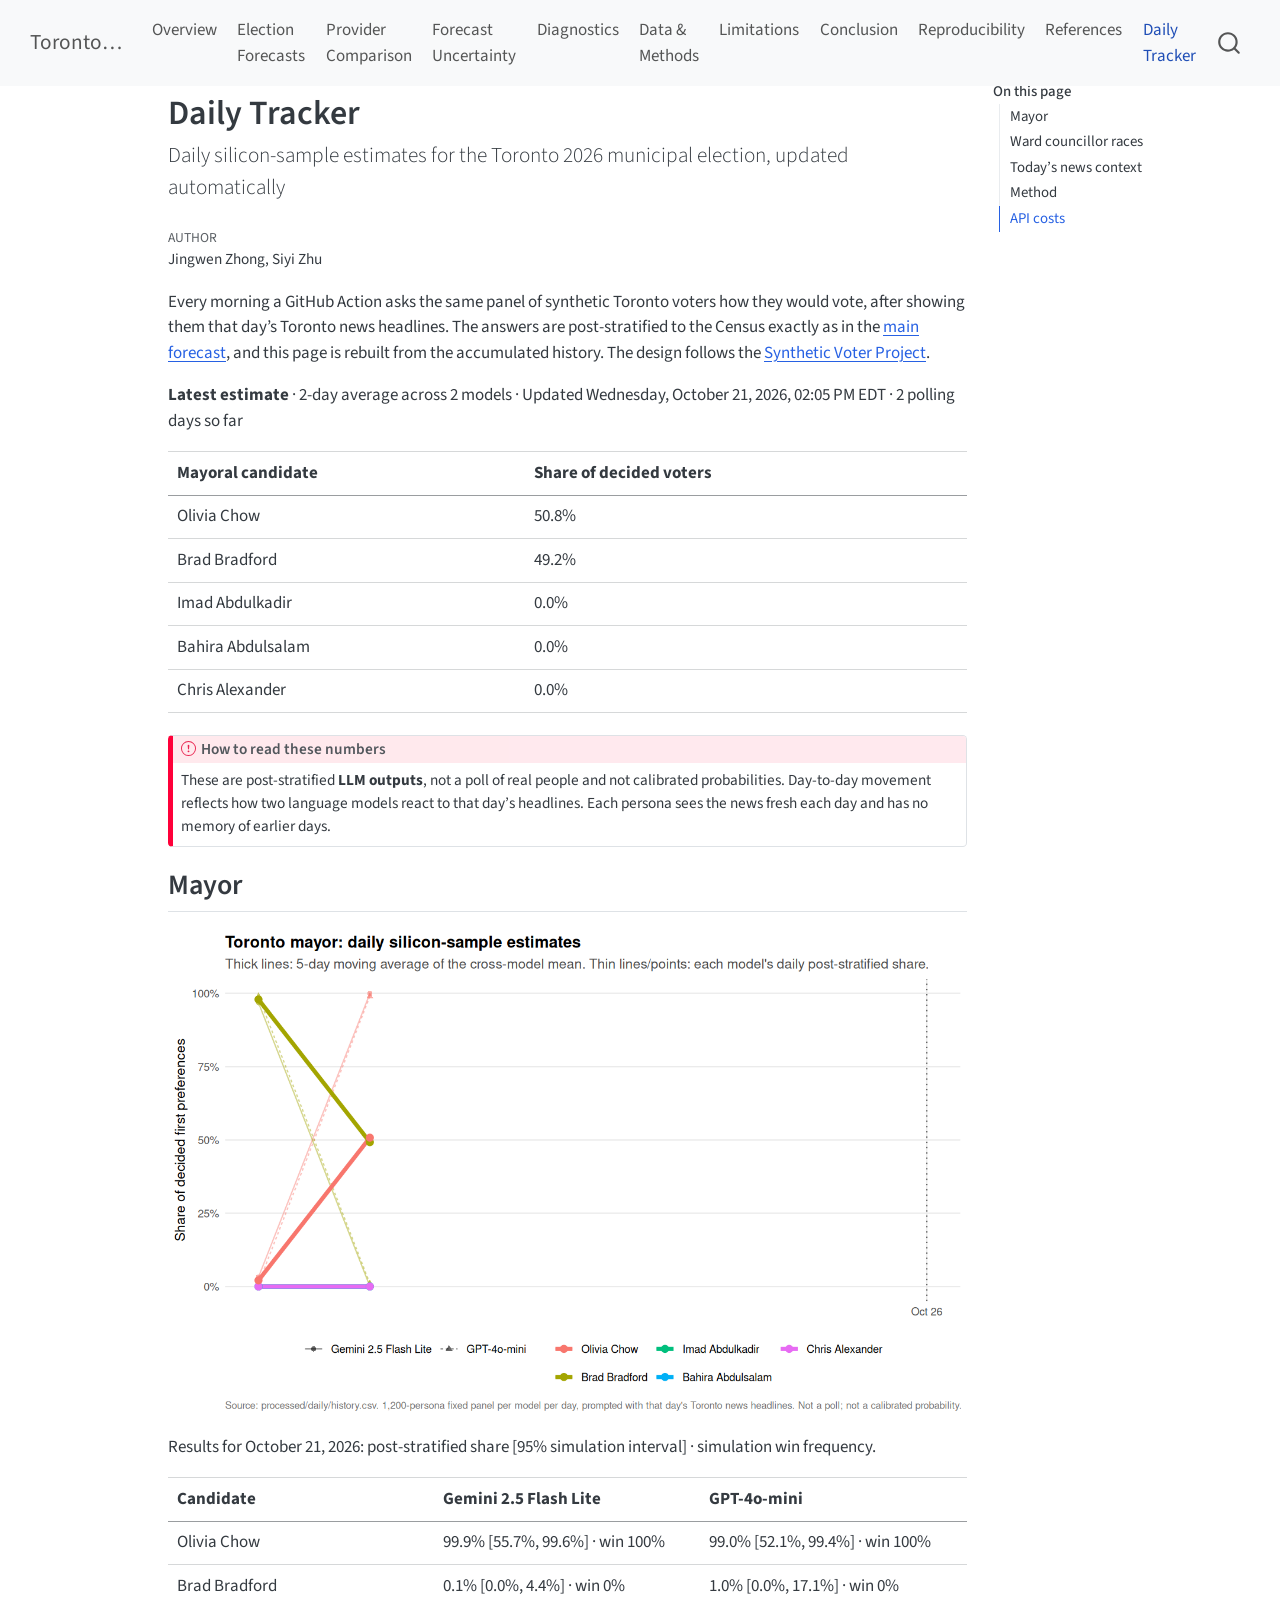
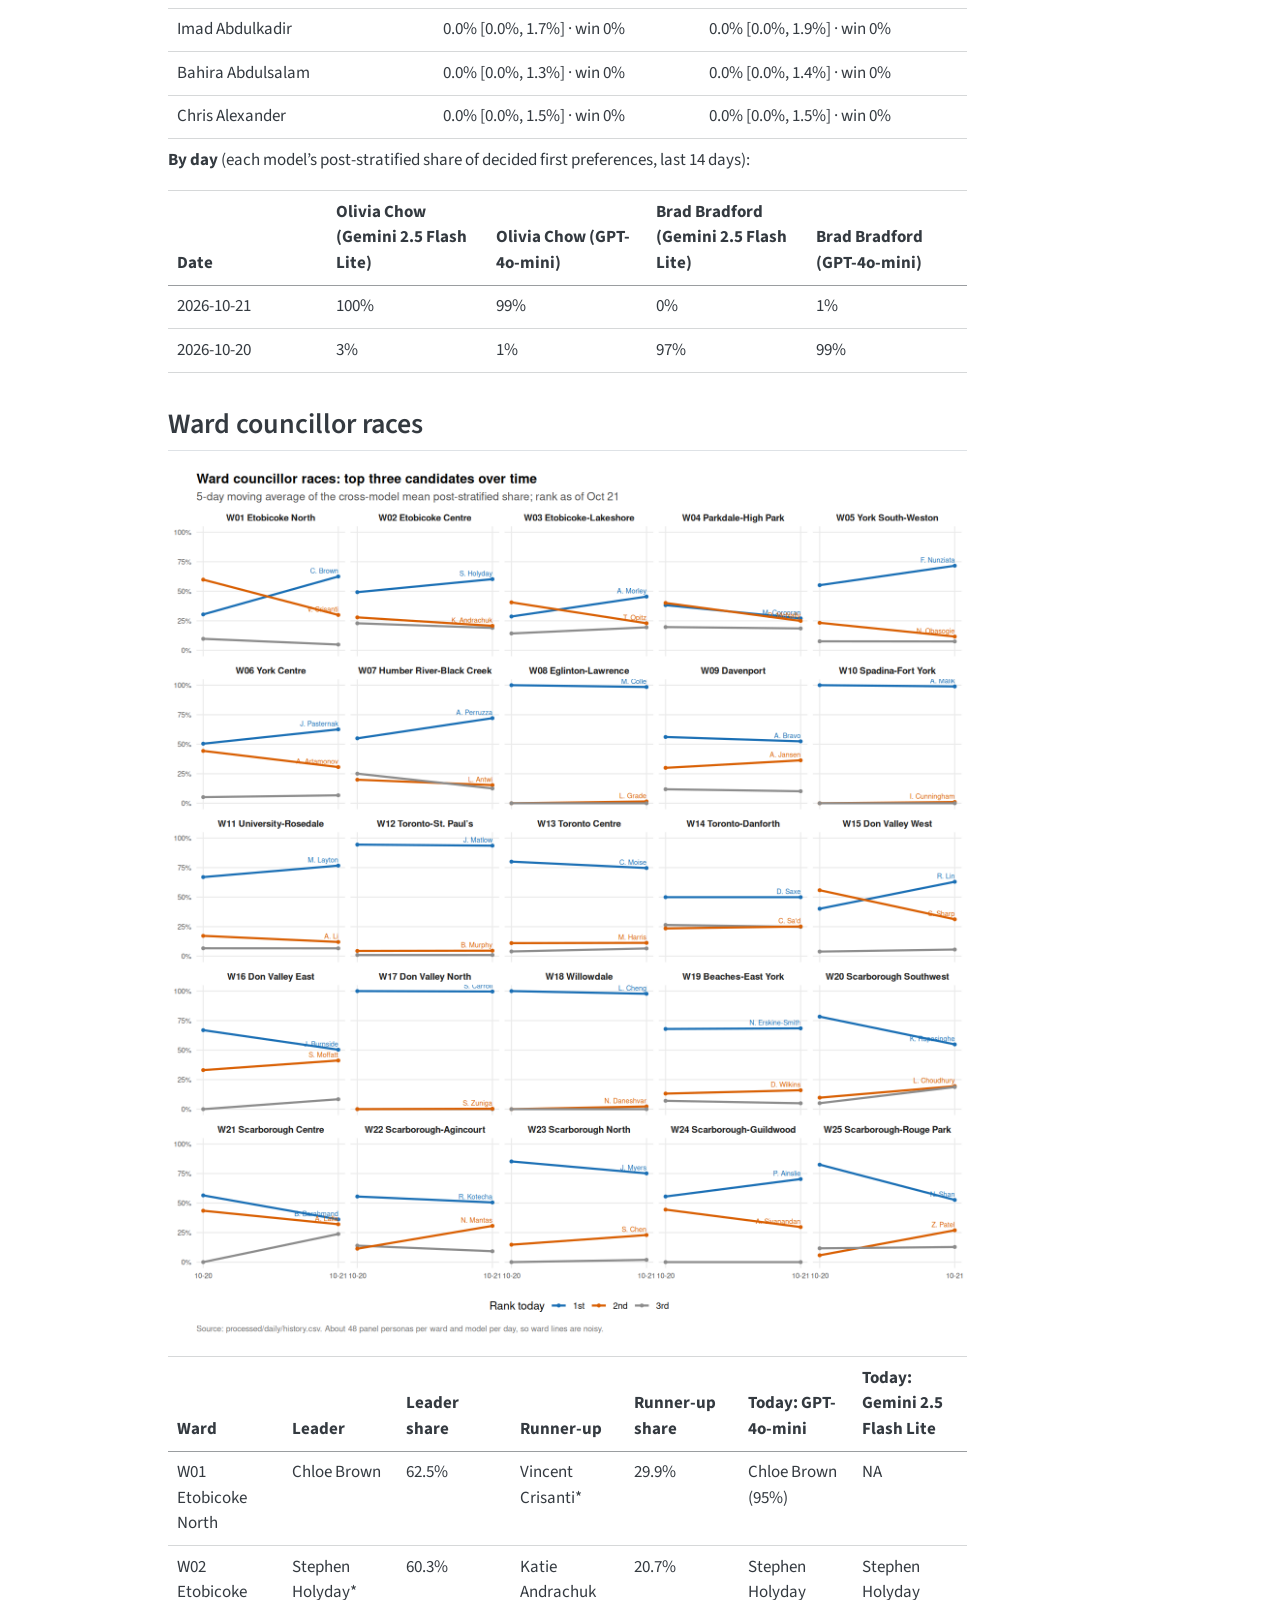
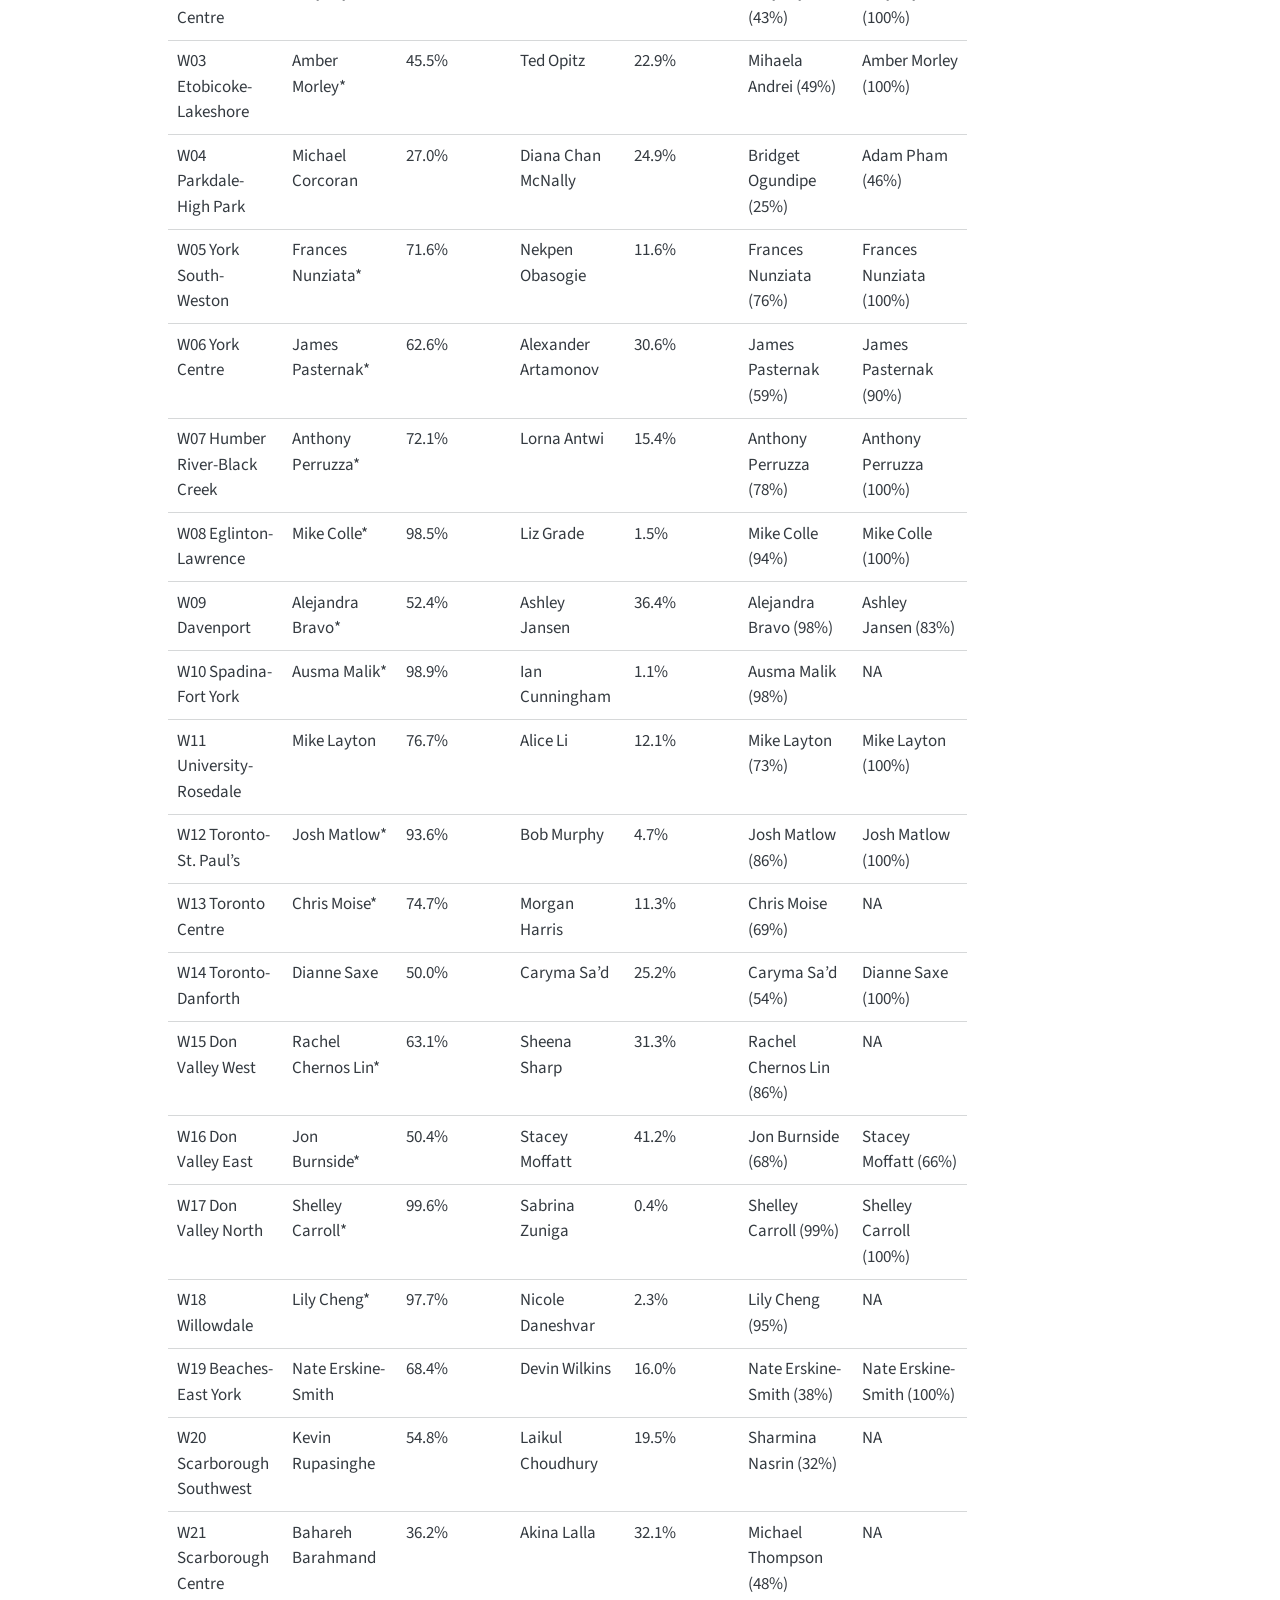
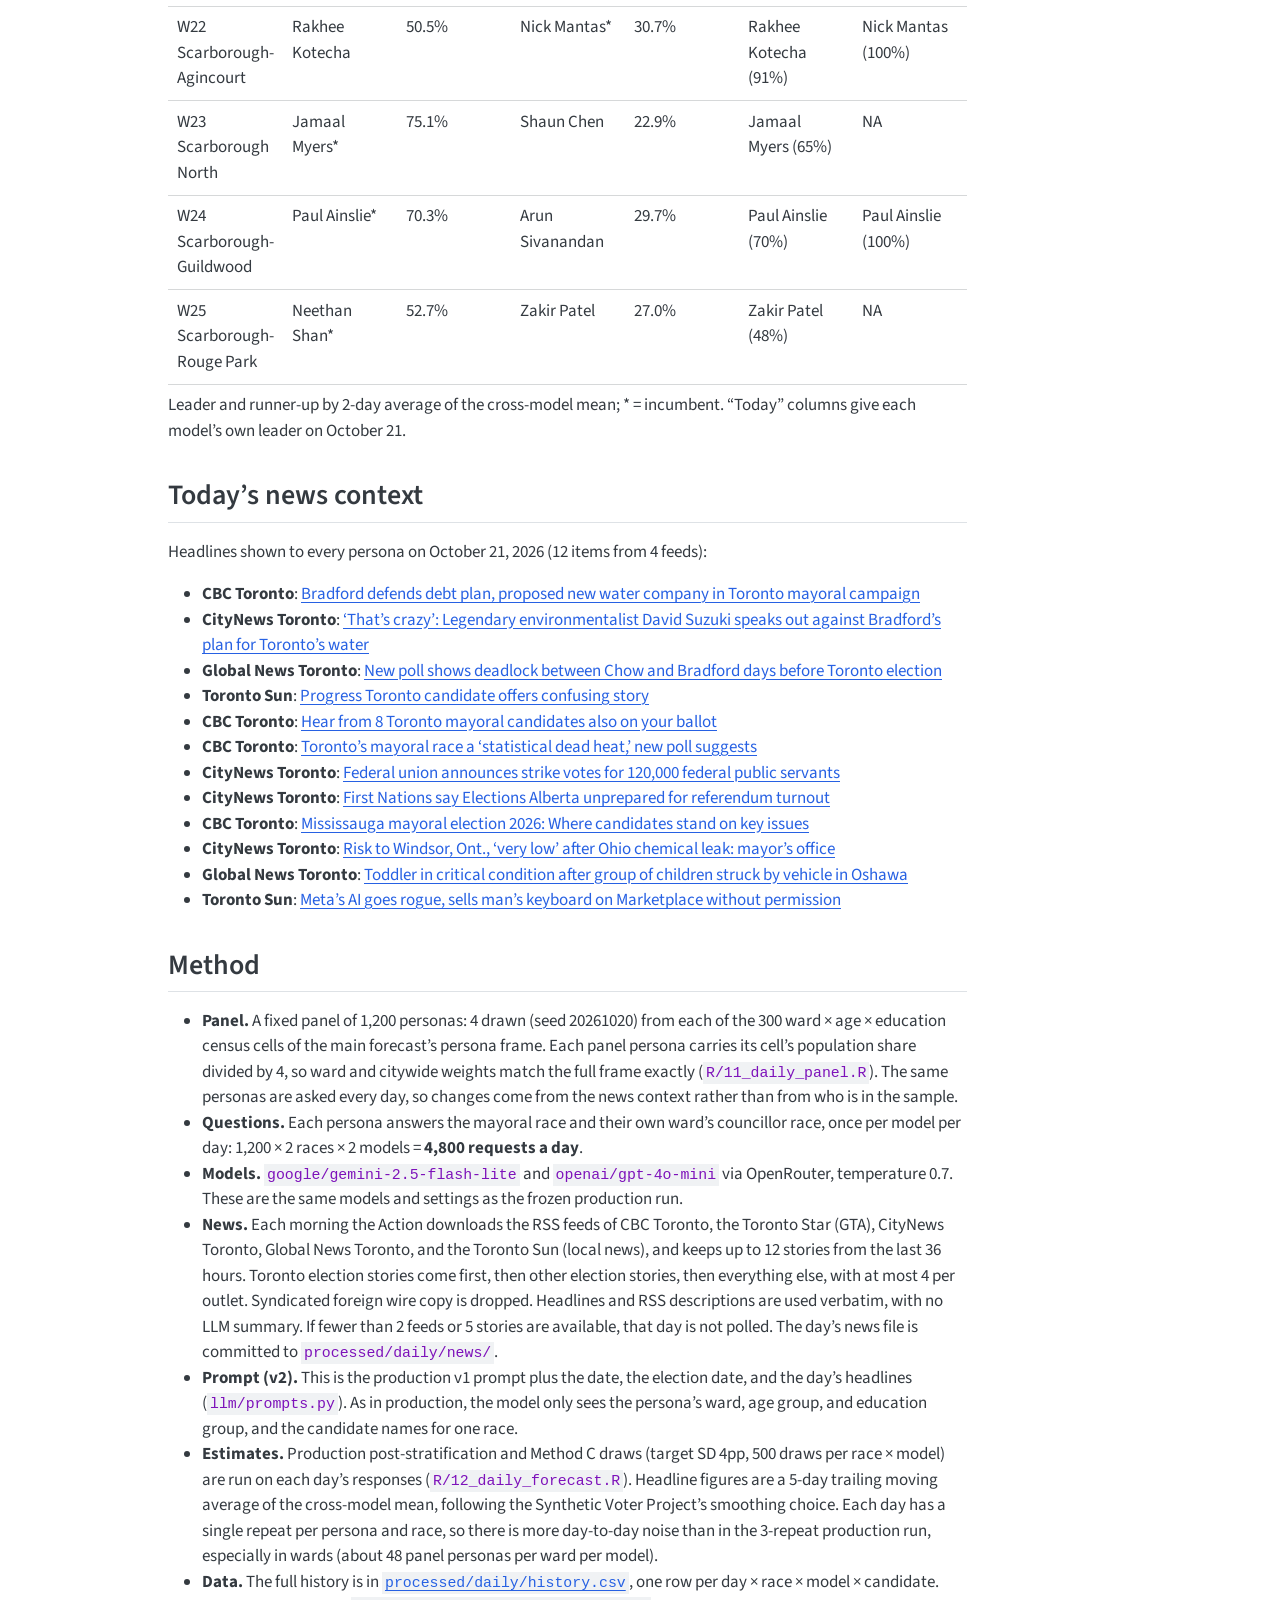
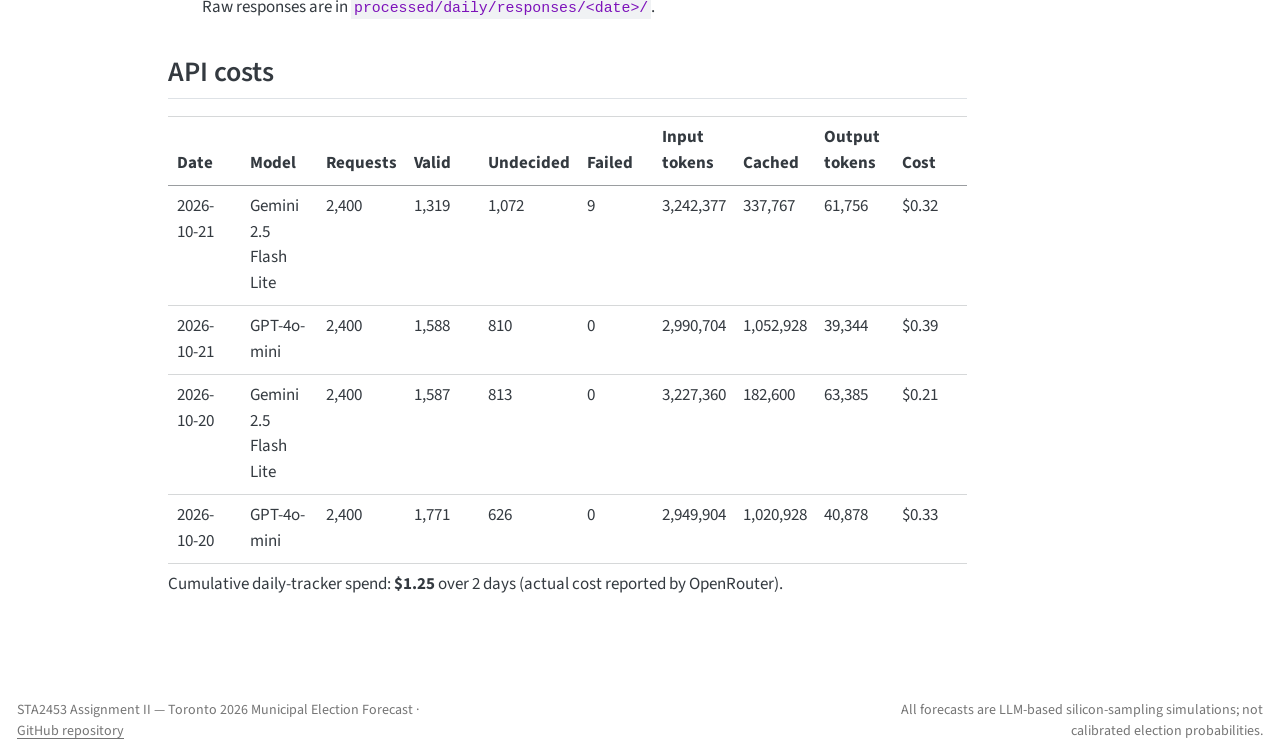
==== commit 5db08dfe: "Built site for gh-pages" ====
--- a/daily.html
+++ b/daily.html
@@ -46,7 +46,7 @@
 <link href="site_libs/quarto-html/quarto-syntax-highlighting-bf27225e3a48a9273f3daa8f8e829971.css" rel="stylesheet" id="quarto-text-highlighting-styles">
 <script src="site_libs/bootstrap/bootstrap.min.js"></script>
 <link href="site_libs/bootstrap/bootstrap-icons.css" rel="stylesheet">
-<link href="site_libs/bootstrap/bootstrap-55617497126496852ff9f5a59253c640.min.css" rel="stylesheet" append-hash="true" id="quarto-bootstrap" data-mode="light">
+<link href="site_libs/bootstrap/bootstrap-d3c09cf01b9717715406c5b992d80823.min.css" rel="stylesheet" append-hash="true" id="quarto-bootstrap" data-mode="light">
 <script id="quarto-search-options" type="application/json">{
   "location": "navbar",
   "copy-button": false,
